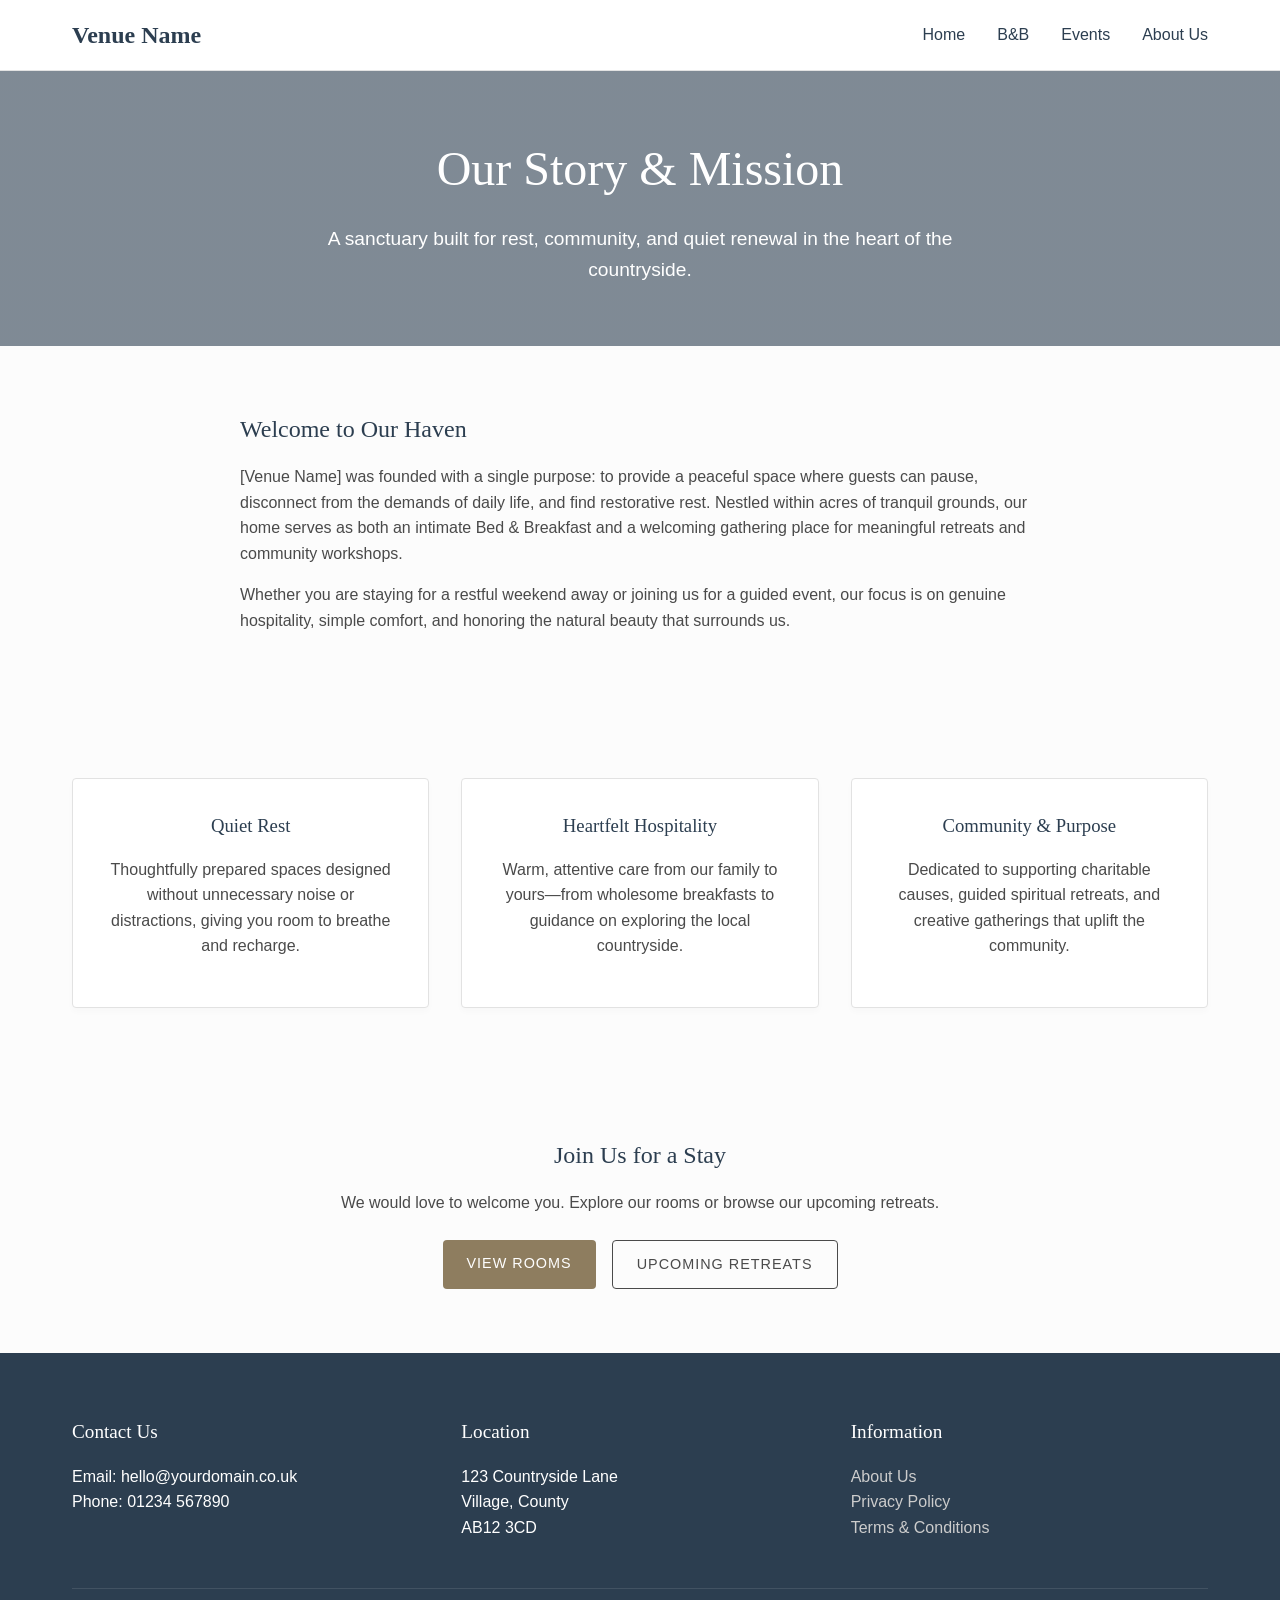
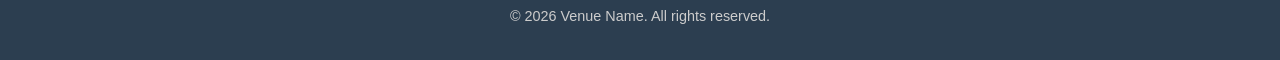
==== about-us/index.html @ 86810ec2 "Update index.html ." ====
<!DOCTYPE html>
<html lang="en">
<head>
    <meta charset="UTF-8">
    <meta name="viewport" content="width=device-width, initial-scale=1.0">
    <!-- REPLACE: Update meta description -->
    <meta name="description" content="Discover the story and mission behind our peaceful retreat and B&B.">
    <title>About Us | Venue Name</title>
    <!-- Use root-relative path for shared styles across folders -->
    <link rel="stylesheet" href="../css/style.css">
</head>
<body>

    <!-- Shared Header -->
    <header class="site-header">
        <div class="container nav-container">
            <!-- REPLACE: Add your actual business name or logo -->
            <a href="/" class="logo">Venue Name</a>
            <nav>
                <ul class="nav-links">
                    <li><a href="../">Home</a></li>
                    <li><a href="../bnb/">B&B</a></li>
                    <li><a href="../events/">Events</a></li>
                    <li><a href="../about/">About Us</a></li>
                </ul>
            </nav>
        </div>
    </header>

    <main>
        <!-- Page Banner / Header -->
        <section class="hero" style="padding: 60px 0;">
            <div class="container text-center">
                <!-- REPLACE: Update headline -->
                <h1>Our Story & Mission</h1>
                <p style="max-width: 650px; margin: 0 auto;">A sanctuary built for rest, community, and quiet renewal in the heart of the countryside.</p>
            </div>
        </section>

        <!-- Main Narrative Section -->
        <section class="section">
            <div class="container">
                <div style="max-width: 800px; margin: 0 auto;">
                    <h2>Welcome to Our Haven</h2>
                    <p>
                        <!-- REPLACE: Add your story/vision -->
                        [Venue Name] was founded with a single purpose: to provide a peaceful space where guests can pause, disconnect from the demands of daily life, and find restorative rest. Nestled within acres of tranquil grounds, our home serves as both an intimate Bed & Breakfast and a welcoming gathering place for meaningful retreats and community workshops.
                    </p>
                    <p>
                        Whether you are staying for a restful weekend away or joining us for a guided event, our focus is on genuine hospitality, simple comfort, and honoring the natural beauty that surrounds us.
                    </p>
                </div>
            </div>
        </section>

        <!-- Values / Features Grid -->
        <section class="section" style="background-color: var(--color-bg);">
            <div class="container">
                <div class="grid">
                    <!-- Value 1 -->
                    <div class="card">
                        <h3>Quiet Rest</h3>
                        <p>Thoughtfully prepared spaces designed without unnecessary noise or distractions, giving you room to breathe and recharge.</p>
                    </div>
                    <!-- Value 2 -->
                    <div class="card">
                        <h3>Heartfelt Hospitality</h3>
                        <p>Warm, attentive care from our family to yours—from wholesome breakfasts to guidance on exploring the local countryside.</p>
                    </div>
                    <!-- Value 3 -->
                    <div class="card">
                        <h3>Community & Purpose</h3>
                        <p>Dedicated to supporting charitable causes, guided spiritual retreats, and creative gatherings that uplift the community.</p>
                    </div>
                </div>
            </div>
        </section>

        <!-- Call to Action Banner -->
        <section class="section text-center">
            <div class="container">
                <h2>Join Us for a Stay</h2>
                <p style="max-width: 600px; margin: 0 auto 24px;">We would love to welcome you. Explore our rooms or browse our upcoming retreats.</p>
                <div style="display: flex; gap: 16px; justify-content: center; flex-wrap: wrap;">
                    <a href="/bnb/" class="btn">View Rooms</a>
                    <a href="/events/" class="btn" style="background-color: transparent; border: 1px solid currentColor; color: inherit;">Upcoming Retreats</a>
                </div>
            </div>
        </section>
    </main>

    <!-- Shared Footer -->
    <footer class="site-footer">
        <div class="container">
            <div class="footer-grid">
                <div>
                    <!-- REPLACE: Contact Info -->
                    <h3>Contact Us</h3>
                    <p>Email: hello@yourdomain.co.uk<br>
                    Phone: 01234 567890</p>
                </div>
                <div>
                    <!-- REPLACE: Address Info -->
                    <h3>Location</h3>
                    <p>123 Countryside Lane<br>
                    Village, County<br>
                    AB12 3CD</p>
                </div>
                <div>
                    <h3>Information</h3>
                    <p>
                        <a href="/about/">About Us</a><br>
                        <a href="/privacy/">Privacy Policy</a><br>
                        <a href="/terms/">Terms & Conditions</a>
                    </p>
                </div>
            </div>
            <div class="footer-bottom">
                <p>&copy; <span id="year"></span> Venue Name. All rights reserved.</p>
                <script>document.getElementById('year').textContent = new Date().getFullYear();</script>
            </div>
        </div>
    </footer>

</body>
</html>
---- css/style.css ----
/* ==========================================================================
   Base & Variables
   ========================================================================== */
:root {
  --color-primary: #2c3e50;    /* Dark slate - headings, footer */
  --color-accent: #8e7d5f;     /* Warm gold - buttons, highlights */
  --color-bg: #fcfcfc;         /* Off-white background */
  --color-text: #4a4a4a;       /* Soft black for body text */
  --color-light: #ffffff;
  --color-border: #e2e2e2;
  
  --font-heading: 'Georgia', 'Times New Roman', serif;
  --font-body: -apple-system, BlinkMacSystemFont, 'Segoe UI', Roboto, Helvetica, Arial, sans-serif;
  
  --spacing-sm: 0.5rem;
  --spacing-md: 1rem;
  --spacing-lg: 2rem;
  --spacing-xl: 4rem;
}

* {
  box-sizing: border-box;
  margin: 0;
  padding: 0;
}

body {
  font-family: var(--font-body);
  color: var(--color-text);
  background-color: var(--color-bg);
  line-height: 1.6;
  display: flex;
  flex-direction: column;
  min-height: 100vh;
}

h1, h2, h3, h4 {
  font-family: var(--font-heading);
  color: var(--color-primary);
  margin-bottom: var(--spacing-md);
  font-weight: normal;
}

p {
  margin-bottom: var(--spacing-md);
}

a {
  color: var(--color-primary);
  text-decoration: none;
  transition: color 0.3s ease;
}

a:hover {
  color: var(--color-accent);
}

img {
  max-width: 100%;
  height: auto;
  display: block;
}

/* ==========================================================================
   Layout & Utilities
   ========================================================================== */
.container {
  width: 100%;
  max-width: 1200px;
  margin: 0 auto;
  padding: 0 var(--spacing-lg);
}

.section {
  padding: var(--spacing-xl) 0;
}

.text-center {
  text-align: center;
}

.btn {
  display: inline-block;
  background-color: var(--color-accent);
  color: var(--color-light);
  padding: 0.75rem 1.5rem;
  border-radius: 4px;
  text-transform: uppercase;
  letter-spacing: 1px;
  font-size: 0.9rem;
  border: none;
  cursor: pointer;
  transition: background-color 0.3s ease;
}

.btn:hover {
  background-color: var(--color-primary);
  color: var(--color-light);
}

/* ==========================================================================
   Header & Navigation
   ========================================================================== */
.site-header {
  background-color: var(--color-light);
  border-bottom: 1px solid var(--color-border);
  padding: var(--spacing-md) 0;
  position: sticky;
  top: 0;
  z-index: 100;
}

.nav-container {
  display: flex;
  justify-content: space-between;
  align-items: center;
  flex-wrap: wrap;
}

.logo {
  font-family: var(--font-heading);
  font-size: 1.5rem;
  color: var(--color-primary);
  font-weight: bold;
}

.nav-links {
  display: flex;
  list-style: none;
  gap: var(--spacing-lg);
}

.nav-links a {
  font-size: 1rem;
  font-weight: 500;
}

/* ==========================================================================
   Hero Section
   ========================================================================== */
.hero {
  /* REPLACE: Update the background image URL to your actual hero image */
  background: linear-gradient(rgba(44, 62, 80, 0.6), rgba(44, 62, 80, 0.6)), url('https://images.unsplash.com/photo-1582719478250-c89cae4dc85b?auto=format&fit=crop&w=1600&q=80') center/cover no-repeat;
  color: var(--color-light);
  padding: 6rem 0;
  text-align: center;
}

.hero h1 {
  color: var(--color-light);
  font-size: 3rem;
  margin-bottom: var(--spacing-md);
}

.hero p {
  font-size: 1.2rem;
  max-width: 600px;
  margin: 0 auto var(--spacing-lg) auto;
}

/* ==========================================================================
   Cards (B&B and Events)
   ========================================================================== */
.grid {
  display: grid;
  grid-template-columns: repeat(auto-fit, minmax(300px, 1fr));
  gap: var(--spacing-lg);
}

.card {
  background: var(--color-light);
  border: 1px solid var(--color-border);
  border-radius: 4px;
  padding: var(--spacing-lg);
  box-shadow: 0 4px 6px rgba(0,0,0,0.02);
  text-align: center;
}

.event-card {
  text-align: left;
}

.event-date {
  color: var(--color-accent);
  font-weight: bold;
  font-size: 0.9rem;
  text-transform: uppercase;
  margin-bottom: var(--spacing-sm);
}

/* ==========================================================================
   Beds24 Widget Container
   ========================================================================== */
.booking-widget-container {
  background: var(--color-light);
  border: 1px solid var(--color-border);
  padding: var(--spacing-xl) var(--spacing-lg);
  border-radius: 4px;
  margin-top: var(--spacing-lg);
  text-align: center;
}

/* ==========================================================================
   Footer
   ========================================================================== */
.site-footer {
  background-color: var(--color-primary);
  color: var(--color-light);
  padding: var(--spacing-xl) 0 var(--spacing-md) 0;
  margin-top: auto;
}

.footer-grid {
  display: grid;
  grid-template-columns: repeat(auto-fit, minmax(250px, 1fr));
  gap: var(--spacing-lg);
  margin-bottom: var(--spacing-lg);
}

.site-footer h3 {
  color: var(--color-light);
  font-size: 1.2rem;
}

.site-footer a {
  color: #ccc;
}

.site-footer a:hover {
  color: var(--color-light);
}

.footer-bottom {
  text-align: center;
  border-top: 1px solid rgba(255,255,255,0.1);
  padding-top: var(--spacing-md);
  font-size: 0.9rem;
  color: #ccc;
}

/* ==========================================================================
   Responsive adjustments
   ========================================================================== */
@media (max-width: 768px) {
  .nav-container {
    flex-direction: column;
    gap: var(--spacing-md);
  }
  
  .nav-links {
    gap: var(--spacing-md);
  }
  
  .hero {
    padding: 4rem 0;
  }
  
  .hero h1 {
    font-size: 2rem;
  }
}
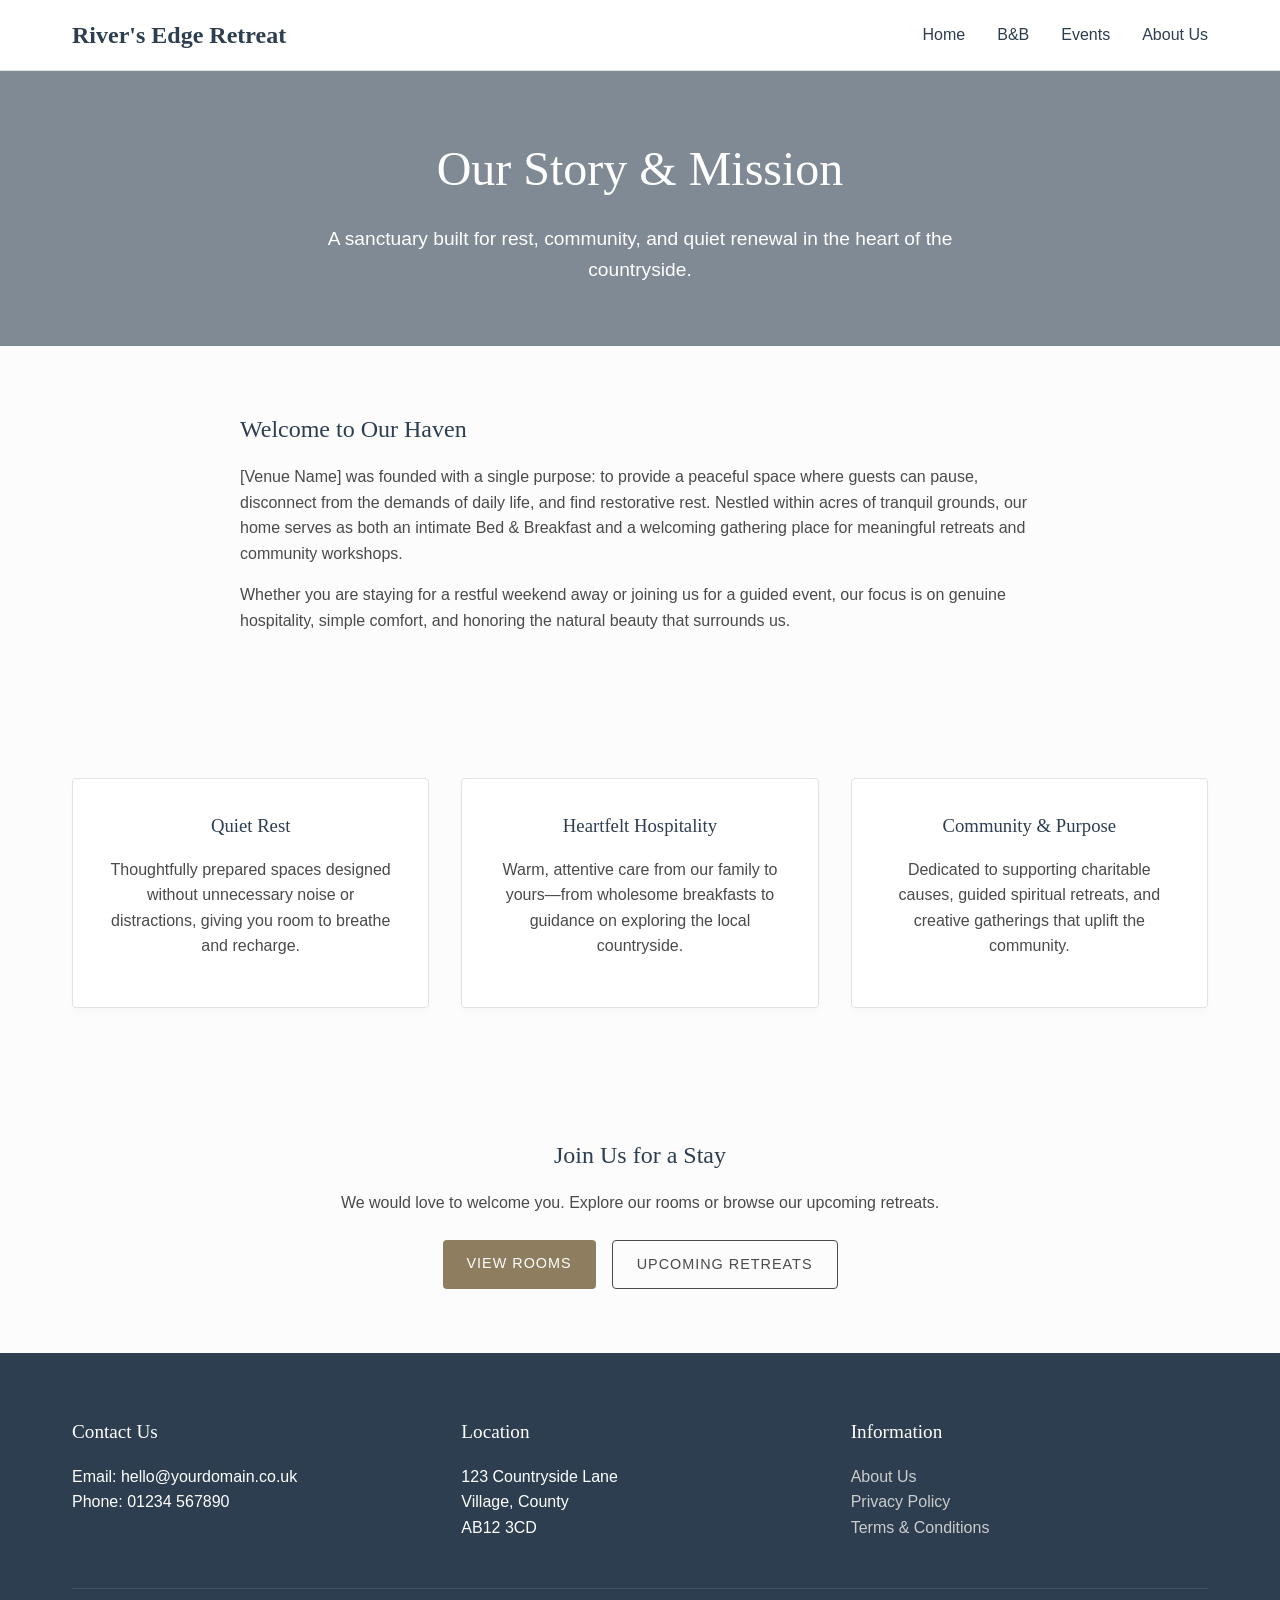
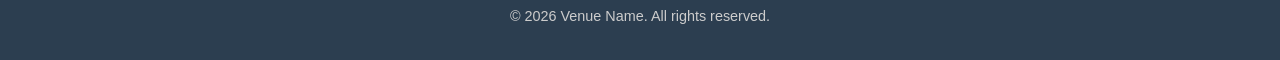
==== commit 084a9055: "Update index.html Title" ====
--- a/about-us/index.html
+++ b/about-us/index.html
@@ -5,7 +5,7 @@
     <meta name="viewport" content="width=device-width, initial-scale=1.0">
     <!-- REPLACE: Update meta description -->
     <meta name="description" content="Discover the story and mission behind our peaceful retreat and B&B.">
-    <title>About Us | Venue Name</title>
+    <title>About Us | River's Edge Retreat</title>
     <!-- Use root-relative path for shared styles across folders -->
     <link rel="stylesheet" href="../css/style.css">
 </head>
@@ -15,7 +15,7 @@
     <header class="site-header">
         <div class="container nav-container">
             <!-- REPLACE: Add your actual business name or logo -->
-            <a href="/" class="logo">Venue Name</a>
+            <a href="/" class="logo">River's Edge Retreat</a>
             <nav>
                 <ul class="nav-links">
                     <li><a href="../">Home</a></li>
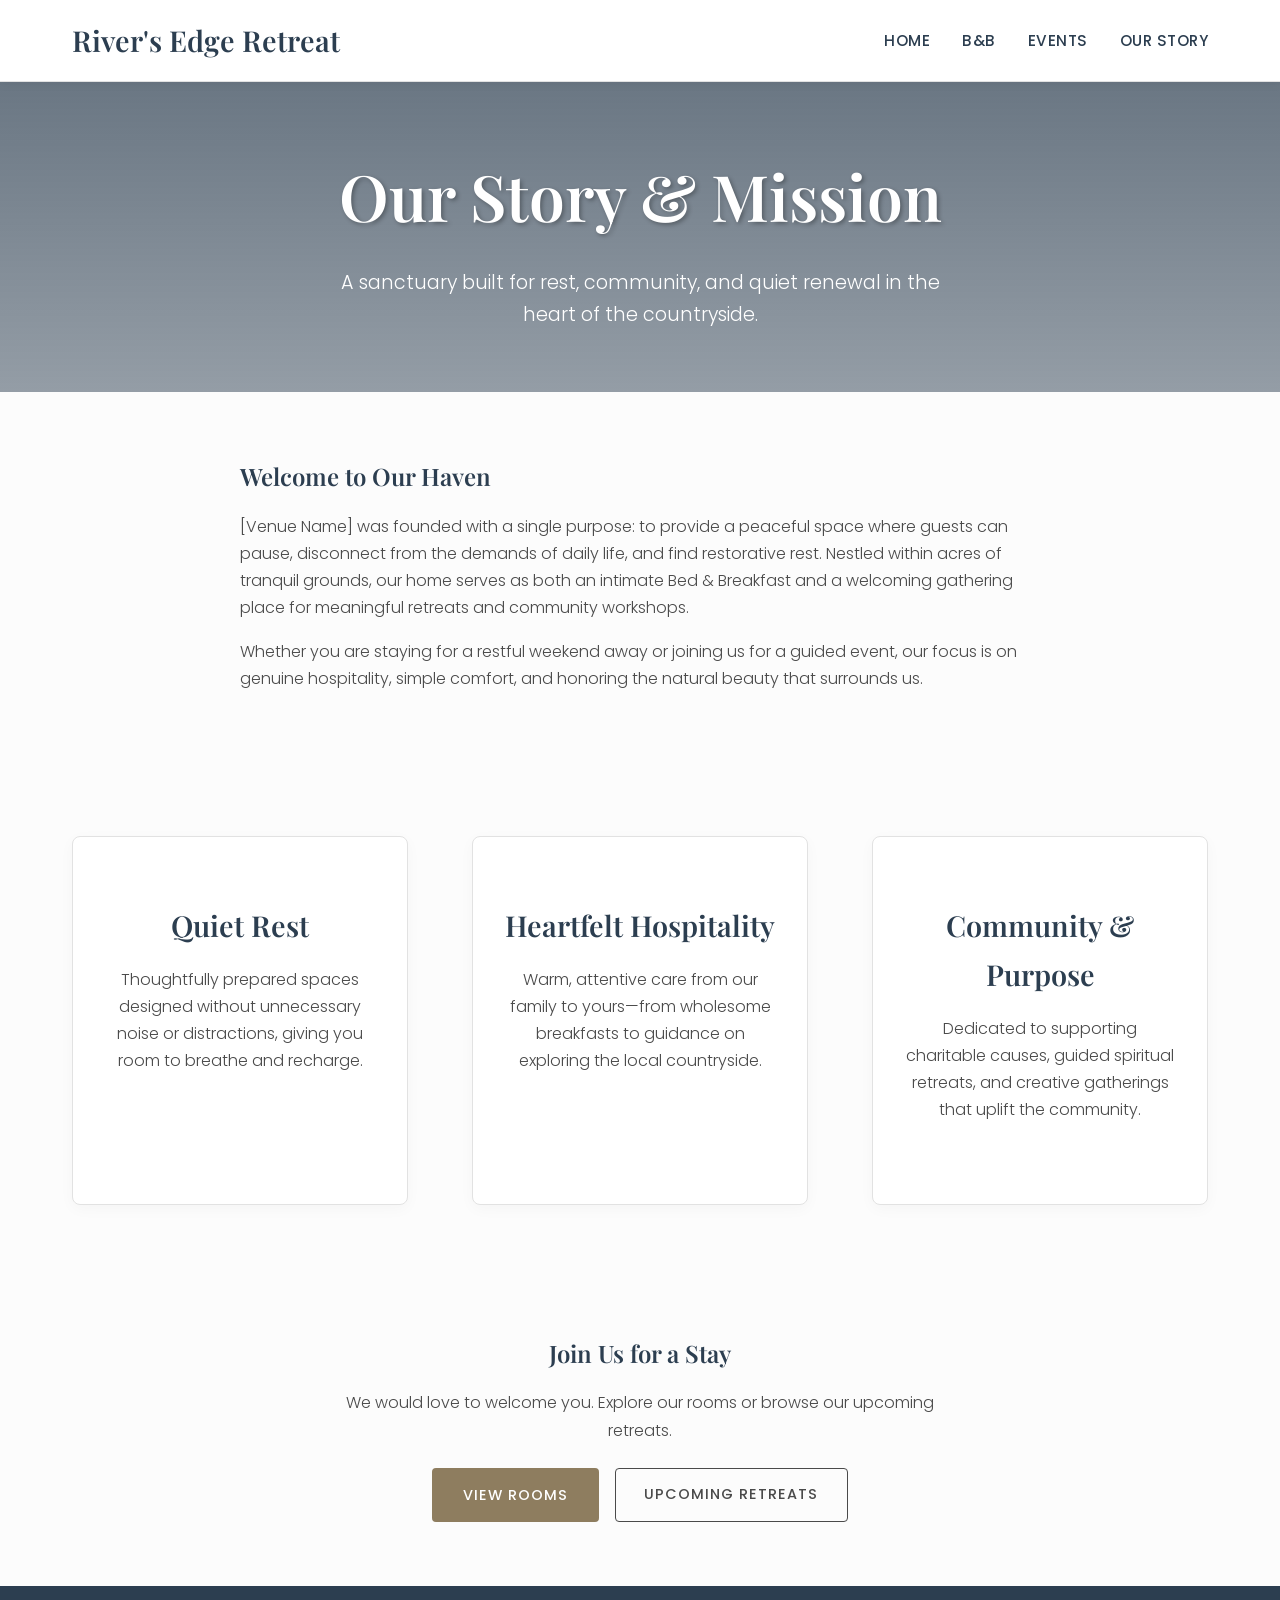
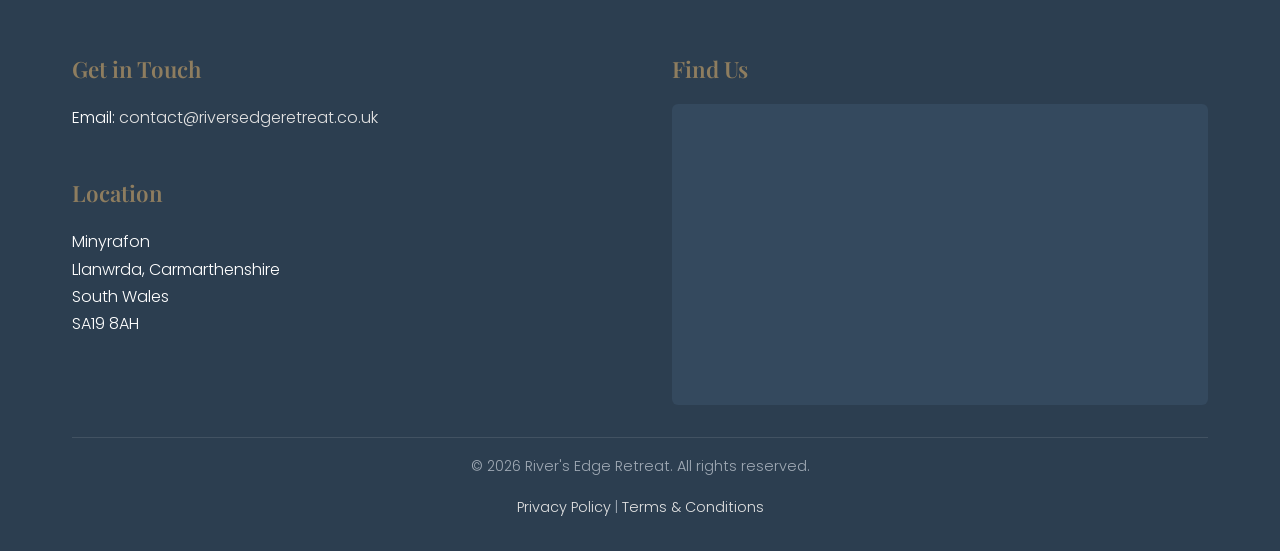
==== commit 05f2bfbc: "Header / Footer" ====
--- a/about-us/index.html
+++ b/about-us/index.html
@@ -3,25 +3,38 @@
 <head>
     <meta charset="UTF-8">
     <meta name="viewport" content="width=device-width, initial-scale=1.0">
-    <!-- REPLACE: Update meta description -->
-    <meta name="description" content="Discover the story and mission behind our peaceful retreat and B&B.">
-    <title>About Us | River's Edge Retreat</title>
-    <!-- Use root-relative path for shared styles across folders -->
-    <link rel="stylesheet" href="../css/style.css">
+    <meta name="description" content="River's Edge Retreat in Minyrafon, Llanwrda. A beautifully restored rustic B&B and bespoke event venue nestled in the Welsh countryside.">
+    <title>River's Edge Retreat | About Us</title>
+    
+    <!-- Google Fonts: Playfair Display for headings, Poppins for body text -->
+    <link rel="preconnect" href="https://fonts.googleapis.com">
+    <link rel="preconnect" href="https://fonts.gstatic.com" crossorigin>
+    <link href="https://fonts.googleapis.com/css2?family=Playfair+Display:ital,wght@0,400;0,600;1,400&family=Poppins:wght@300;400;500;600&display=swap" rel="stylesheet">
+    
+    <!-- Google Analytics Placeholder -->
+    <script async src="https://www.googletagmanager.com/gtag/js?id=G-XXXXXXXXXX"></script>
+    <script>
+      window.dataLayer = window.dataLayer || [];
+      function gtag(){dataLayer.push(arguments);}
+      gtag('js', new Date());
+      gtag('config', 'G-XXXXXXXXXX'); // REPLACE with your actual Property ID
+    </script>
+
+    <!-- Links to shared CSS -->
+    <link rel="stylesheet" href="/css/style.css">
 </head>
 <body>
 
     <!-- Shared Header -->
     <header class="site-header">
         <div class="container nav-container">
-            <!-- REPLACE: Add your actual business name or logo -->
             <a href="/" class="logo">River's Edge Retreat</a>
             <nav>
                 <ul class="nav-links">
-                    <li><a href="../">Home</a></li>
-                    <li><a href="../bnb/">B&B</a></li>
-                    <li><a href="../events/">Events</a></li>
-                    <li><a href="../about/">About Us</a></li>
+                    <li><a href="/">Home</a></li>
+                    <li><a href="/bnb/">B&B</a></li>
+                    <li><a href="/events/">Events</a></li>
+                    <li><a href="/about-us/">Our Story</a></li>
                 </ul>
             </nav>
         </div>
@@ -93,31 +106,43 @@
     <footer class="site-footer">
         <div class="container">
             <div class="footer-grid">
+                <!-- Contact & Links -->
                 <div>
-                    <!-- REPLACE: Contact Info -->
-                    <h3>Contact Us</h3>
-                    <p>Email: hello@yourdomain.co.uk<br>
-                    Phone: 01234 567890</p>
+                    <h3 class="footer-title">Get in Touch</h3>
+                    <p>Email: <a href="mailto:contact@riversedgeretreat.co.uk">contact@riversedgeretreat.co.uk</a></p>
+                    
+                    <br>
+                    <h3 class="footer-title">Location</h3>
+                    <p>Minyrafon<br>
+                    Llanwrda, Carmarthenshire<br>
+                    South Wales<br>
+                    SA19 8AH</p>
                 </div>
-                <div>
-                    <!-- REPLACE: Address Info -->
-                    <h3>Location</h3>
-                    <p>123 Countryside Lane<br>
-                    Village, County<br>
-                    AB12 3CD</p>
-                </div>
-                <div>
-                    <h3>Information</h3>
-                    <p>
-                        <a href="/about/">About Us</a><br>
-                        <a href="/privacy/">Privacy Policy</a><br>
-                        <a href="/terms/">Terms & Conditions</a>
-                    </p>
+                
+                <!-- Google Maps Embed -->
+                <div class="footer-map">
+                    <h3 class="footer-title">Find Us</h3>
+                    <!-- REPLACE the src link with your actual Google My Business Map Embed link once you have it -->
+                    <div class="map-container">
+                        <iframe 
+                            src="https://www.google.com/maps/embed?pb=!1m18!1m12!1m3!1d19830.435773199854!2d-3.8798935!3d51.9613145!2m3!1f0!2f0!3f0!3m2!1i1024!2i768!4f13.1!3m3!1m2!1s0x486f0a6d0eb0b365%3A0xc3f58e450b73c224!2sLlanwrda!5e0!3m2!1sen!2suk!4v1694180000000!5m2!1sen!2suk" 
+                            width="100%" 
+                            height="100%" 
+                            style="border:0;" 
+                            allowfullscreen="" 
+                            loading="lazy" 
+                            referrerpolicy="no-referrer-when-downgrade">
+                        </iframe>
+                    </div>
                 </div>
             </div>
+            
             <div class="footer-bottom">
-                <p>&copy; <span id="year"></span> Venue Name. All rights reserved.</p>
+                <p>&copy; <span id="year"></span> River's Edge Retreat. All rights reserved.</p>
                 <script>document.getElementById('year').textContent = new Date().getFullYear();</script>
+                <p class="footer-legal">
+                    <a href="/privacy/">Privacy Policy</a> | <a href="/terms/">Terms & Conditions</a>
+                </p>
             </div>
         </div>
     </footer>
--- a/css/style.css
+++ b/css/style.css
@@ -1,261 +1,320 @@
 /* ==========================================================================
    Base & Variables
    ========================================================================== */
-:root {
-  --color-primary: #2c3e50;    /* Dark slate - headings, footer */
-  --color-accent: #8e7d5f;     /* Warm gold - buttons, highlights */
-  --color-bg: #fcfcfc;         /* Off-white background */
-  --color-text: #4a4a4a;       /* Soft black for body text */
-  --color-light: #ffffff;
-  --color-border: #e2e2e2;
-  
-  --font-heading: 'Georgia', 'Times New Roman', serif;
-  --font-body: -apple-system, BlinkMacSystemFont, 'Segoe UI', Roboto, Helvetica, Arial, sans-serif;
-  
-  --spacing-sm: 0.5rem;
-  --spacing-md: 1rem;
-  --spacing-lg: 2rem;
-  --spacing-xl: 4rem;
-}
-
-* {
-  box-sizing: border-box;
-  margin: 0;
-  padding: 0;
-}
-
-body {
-  font-family: var(--font-body);
-  color: var(--color-text);
-  background-color: var(--color-bg);
-  line-height: 1.6;
-  display: flex;
-  flex-direction: column;
-  min-height: 100vh;
-}
-
-h1, h2, h3, h4 {
-  font-family: var(--font-heading);
-  color: var(--color-primary);
-  margin-bottom: var(--spacing-md);
-  font-weight: normal;
-}
-
-p {
-  margin-bottom: var(--spacing-md);
-}
-
-a {
-  color: var(--color-primary);
-  text-decoration: none;
-  transition: color 0.3s ease;
-}
-
-a:hover {
-  color: var(--color-accent);
-}
-
-img {
-  max-width: 100%;
-  height: auto;
-  display: block;
-}
-
-/* ==========================================================================
-   Layout & Utilities
-   ========================================================================== */
-.container {
-  width: 100%;
-  max-width: 1200px;
-  margin: 0 auto;
-  padding: 0 var(--spacing-lg);
-}
-
-.section {
-  padding: var(--spacing-xl) 0;
-}
-
-.text-center {
-  text-align: center;
-}
-
-.btn {
-  display: inline-block;
-  background-color: var(--color-accent);
-  color: var(--color-light);
-  padding: 0.75rem 1.5rem;
-  border-radius: 4px;
-  text-transform: uppercase;
-  letter-spacing: 1px;
-  font-size: 0.9rem;
-  border: none;
-  cursor: pointer;
-  transition: background-color 0.3s ease;
-}
-
-.btn:hover {
-  background-color: var(--color-primary);
-  color: var(--color-light);
-}
-
-/* ==========================================================================
-   Header & Navigation
-   ========================================================================== */
-.site-header {
-  background-color: var(--color-light);
-  border-bottom: 1px solid var(--color-border);
-  padding: var(--spacing-md) 0;
-  position: sticky;
-  top: 0;
-  z-index: 100;
-}
-
-.nav-container {
-  display: flex;
-  justify-content: space-between;
-  align-items: center;
-  flex-wrap: wrap;
-}
-
-.logo {
-  font-family: var(--font-heading);
-  font-size: 1.5rem;
-  color: var(--color-primary);
-  font-weight: bold;
-}
-
-.nav-links {
-  display: flex;
-  list-style: none;
-  gap: var(--spacing-lg);
-}
-
-.nav-links a {
-  font-size: 1rem;
-  font-weight: 500;
-}
-
-/* ==========================================================================
-   Hero Section
-   ========================================================================== */
-.hero {
-  /* REPLACE: Update the background image URL to your actual hero image */
-  background: linear-gradient(rgba(44, 62, 80, 0.6), rgba(44, 62, 80, 0.6)), url('https://images.unsplash.com/photo-1582719478250-c89cae4dc85b?auto=format&fit=crop&w=1600&q=80') center/cover no-repeat;
-  color: var(--color-light);
-  padding: 6rem 0;
-  text-align: center;
-}
-
-.hero h1 {
-  color: var(--color-light);
-  font-size: 3rem;
-  margin-bottom: var(--spacing-md);
-}
-
-.hero p {
-  font-size: 1.2rem;
-  max-width: 600px;
-  margin: 0 auto var(--spacing-lg) auto;
-}
-
-/* ==========================================================================
-   Cards (B&B and Events)
-   ========================================================================== */
-.grid {
-  display: grid;
-  grid-template-columns: repeat(auto-fit, minmax(300px, 1fr));
-  gap: var(--spacing-lg);
-}
-
-.card {
-  background: var(--color-light);
-  border: 1px solid var(--color-border);
-  border-radius: 4px;
-  padding: var(--spacing-lg);
-  box-shadow: 0 4px 6px rgba(0,0,0,0.02);
-  text-align: center;
-}
-
-.event-card {
-  text-align: left;
-}
-
-.event-date {
-  color: var(--color-accent);
-  font-weight: bold;
-  font-size: 0.9rem;
-  text-transform: uppercase;
-  margin-bottom: var(--spacing-sm);
-}
-
-/* ==========================================================================
-   Beds24 Widget Container
-   ========================================================================== */
-.booking-widget-container {
-  background: var(--color-light);
-  border: 1px solid var(--color-border);
-  padding: var(--spacing-xl) var(--spacing-lg);
-  border-radius: 4px;
-  margin-top: var(--spacing-lg);
-  text-align: center;
-}
-
-/* ==========================================================================
-   Footer
-   ========================================================================== */
-.site-footer {
-  background-color: var(--color-primary);
-  color: var(--color-light);
-  padding: var(--spacing-xl) 0 var(--spacing-md) 0;
-  margin-top: auto;
-}
-
-.footer-grid {
-  display: grid;
-  grid-template-columns: repeat(auto-fit, minmax(250px, 1fr));
-  gap: var(--spacing-lg);
-  margin-bottom: var(--spacing-lg);
-}
-
-.site-footer h3 {
-  color: var(--color-light);
-  font-size: 1.2rem;
-}
-
-.site-footer a {
-  color: #ccc;
-}
-
-.site-footer a:hover {
-  color: var(--color-light);
-}
-
-.footer-bottom {
-  text-align: center;
-  border-top: 1px solid rgba(255,255,255,0.1);
-  padding-top: var(--spacing-md);
-  font-size: 0.9rem;
-  color: #ccc;
-}
-
-/* ==========================================================================
-   Responsive adjustments
-   ========================================================================== */
-@media (max-width: 768px) {
+   :root {
+    --color-primary: #2c3e50;    /* Dark slate - text, footer */
+    --color-accent: #8e7d5f;     /* Warm gold - buttons, highlights */
+    --color-accent-hover: #73644a;
+    --color-bg: #fcfcfc;         /* Off-white background */
+    --color-bg-alt: #f4f1eb;     /* Warm rustic off-white for sections */
+    --color-text: #4a4a4a;       /* Soft black for body text */
+    --color-light: #ffffff;
+    --color-border: #e2e2e2;
+    
+    /* Updated Fonts */
+    --font-heading: 'Playfair Display', serif;
+    --font-body: 'Poppins', sans-serif;
+    
+    --spacing-sm: 0.5rem;
+    --spacing-md: 1rem;
+    --spacing-lg: 2rem;
+    --spacing-xl: 4rem;
+  }
+  
+  * {
+    box-sizing: border-box;
+    margin: 0;
+    padding: 0;
+  }
+  
+  body {
+    font-family: var(--font-body);
+    font-weight: 300;
+    color: var(--color-text);
+    background-color: var(--color-bg);
+    line-height: 1.7;
+    display: flex;
+    flex-direction: column;
+    min-height: 100vh;
+  }
+  
+  h1, h2, h3, h4 {
+    font-family: var(--font-heading);
+    color: var(--color-primary);
+    margin-bottom: var(--spacing-md);
+    font-weight: 600;
+  }
+  
+  p {
+    margin-bottom: var(--spacing-md);
+  }
+  
+  a {
+    color: var(--color-primary);
+    text-decoration: none;
+    transition: color 0.3s ease;
+  }
+  
+  a:hover {
+    color: var(--color-accent);
+  }
+  
+  img {
+    max-width: 100%;
+    height: auto;
+    display: block;
+  }
+  
+  /* ==========================================================================
+     Layout & Utilities
+     ========================================================================== */
+  .container {
+    width: 100%;
+    max-width: 1200px;
+    margin: 0 auto;
+    padding: 0 var(--spacing-lg);
+  }
+  
+  .section {
+    padding: var(--spacing-xl) 0;
+  }
+  
+  .text-center {
+    text-align: center;
+  }
+  
+  .btn {
+    display: inline-block;
+    background-color: var(--color-accent);
+    color: var(--color-light);
+    padding: 0.8rem 1.8rem;
+    border-radius: 4px;
+    text-transform: uppercase;
+    letter-spacing: 1px;
+    font-size: 0.9rem;
+    font-weight: 500;
+    border: 2px solid var(--color-accent);
+    cursor: pointer;
+    transition: all 0.3s ease;
+  }
+  
+  .btn:hover {
+    background-color: var(--color-accent-hover);
+    border-color: var(--color-accent-hover);
+    color: var(--color-light);
+  }
+  
+  .btn-outline {
+    background-color: transparent;
+    color: var(--color-light);
+    border: 2px solid var(--color-light);
+    margin-left: 10px;
+  }
+  
+  .btn-outline:hover {
+    background-color: var(--color-light);
+    color: var(--color-primary);
+  }
+  
+  /* ==========================================================================
+     Header & Navigation
+     ========================================================================== */
+  .site-header {
+    background-color: var(--color-light);
+    border-bottom: 1px solid var(--color-border);
+    padding: var(--spacing-md) 0;
+    position: sticky;
+    top: 0;
+    z-index: 100;
+    box-shadow: 0 2px 10px rgba(0,0,0,0.05);
+  }
+  
   .nav-container {
-    flex-direction: column;
-    gap: var(--spacing-md);
+    display: flex;
+    justify-content: space-between;
+    align-items: center;
+    flex-wrap: wrap;
+  }
+  
+  .logo {
+    font-family: var(--font-heading);
+    font-size: 1.8rem;
+    color: var(--color-primary);
+    font-weight: 600;
+  }
+  
+  .logo:hover {
+    color: var(--color-accent);
   }
   
   .nav-links {
-    gap: var(--spacing-md);
-  }
-  
+    display: flex;
+    list-style: none;
+    gap: var(--spacing-lg);
+  }
+  
+  .nav-links a {
+    font-size: 0.95rem;
+    font-weight: 500;
+    text-transform: uppercase;
+    letter-spacing: 0.5px;
+  }
+  
+  /* ==========================================================================
+     Hero Section
+     ========================================================================== */
   .hero {
-    padding: 4rem 0;
+    /* Set an atmospheric, rustic background image */
+    background: linear-gradient(rgba(44, 62, 80, 0.7), rgba(44, 62, 80, 0.5)), url('https://images.unsplash.com/photo-1549488344-c603507cf272?auto=format&fit=crop&w=1600&q=80') center/cover no-repeat;
+    color: var(--color-light);
+    padding: 8rem 0;
+    text-align: center;
   }
   
   .hero h1 {
-    font-size: 2rem;
-  }
-}
+    color: var(--color-light);
+    font-size: 4rem;
+    margin-bottom: var(--spacing-md);
+    text-shadow: 2px 2px 4px rgba(0,0,0,0.3);
+  }
+  
+  .hero p {
+    font-size: 1.2rem;
+    font-weight: 300;
+    max-width: 700px;
+    margin: 0 auto var(--spacing-lg) auto;
+  }
+  
+  .hero-buttons {
+    display: flex;
+    justify-content: center;
+    gap: 1rem;
+    flex-wrap: wrap;
+  }
+  
+  /* ==========================================================================
+     Cards (B&B and Events)
+     ========================================================================== */
+  .grid {
+    display: grid;
+    grid-template-columns: repeat(auto-fit, minmax(320px, 1fr));
+    gap: var(--spacing-xl);
+  }
+  
+  .card {
+    background: var(--color-light);
+    border: 1px solid var(--color-border);
+    border-radius: 8px;
+    padding: var(--spacing-xl) var(--spacing-lg);
+    box-shadow: 0 4px 15px rgba(0,0,0,0.03);
+    text-align: center;
+    transition: transform 0.3s ease;
+  }
+  
+  .card:hover {
+    transform: translateY(-5px);
+  }
+  
+  .card h3 {
+    font-size: 1.8rem;
+  }
+  
+  /* ==========================================================================
+     Footer & Maps
+     ========================================================================== */
+  .site-footer {
+    background-color: var(--color-primary);
+    color: var(--color-light);
+    padding: var(--spacing-xl) 0 var(--spacing-md) 0;
+    margin-top: auto;
+  }
+  
+  .footer-grid {
+    display: grid;
+    grid-template-columns: 1fr 1fr;
+    gap: var(--spacing-xl);
+    margin-bottom: var(--spacing-lg);
+  }
+  
+  .footer-title {
+    color: var(--color-accent);
+    font-size: 1.4rem;
+    margin-bottom: var(--spacing-md);
+  }
+  
+  .site-footer a {
+    color: #e2e2e2;
+  }
+  
+  .site-footer a:hover {
+    color: var(--color-accent);
+  }
+  
+  /* Map Container */
+  .map-container {
+    position: relative;
+    padding-bottom: 56.25%; /* 16:9 Aspect Ratio */
+    height: 0;
+    overflow: hidden;
+    border-radius: 6px;
+    background: #34495e; /* Placeholder color before map loads */
+  }
+  
+  .map-container iframe {
+    position: absolute;
+    top: 0;
+    left: 0;
+    width: 100%;
+    height: 100%;
+    border: 0;
+  }
+  
+  .footer-bottom {
+    text-align: center;
+    border-top: 1px solid rgba(255,255,255,0.1);
+    padding-top: var(--spacing-md);
+    font-size: 0.9rem;
+    color: #a0aab5;
+  }
+  
+  .footer-legal {
+    margin-top: 5px;
+  }
+  
+  /* ==========================================================================
+     Responsive adjustments
+     ========================================================================== */
+  @media (max-width: 768px) {
+    .nav-container {
+      flex-direction: column;
+      gap: var(--spacing-md);
+      text-align: center;
+    }
+    
+    .nav-links {
+      flex-direction: column;
+      gap: var(--spacing-sm);
+    }
+    
+    .hero {
+      padding: 5rem 0;
+    }
+    
+    .hero h1 {
+      font-size: 2.5rem;
+    }
+    
+    .footer-grid {
+      grid-template-columns: 1fr;
+      text-align: center;
+    }
+    
+    .hero-buttons {
+      flex-direction: column;
+      align-items: center;
+    }
+    
+    .btn-outline {
+      margin-left: 0;
+    }
+  }
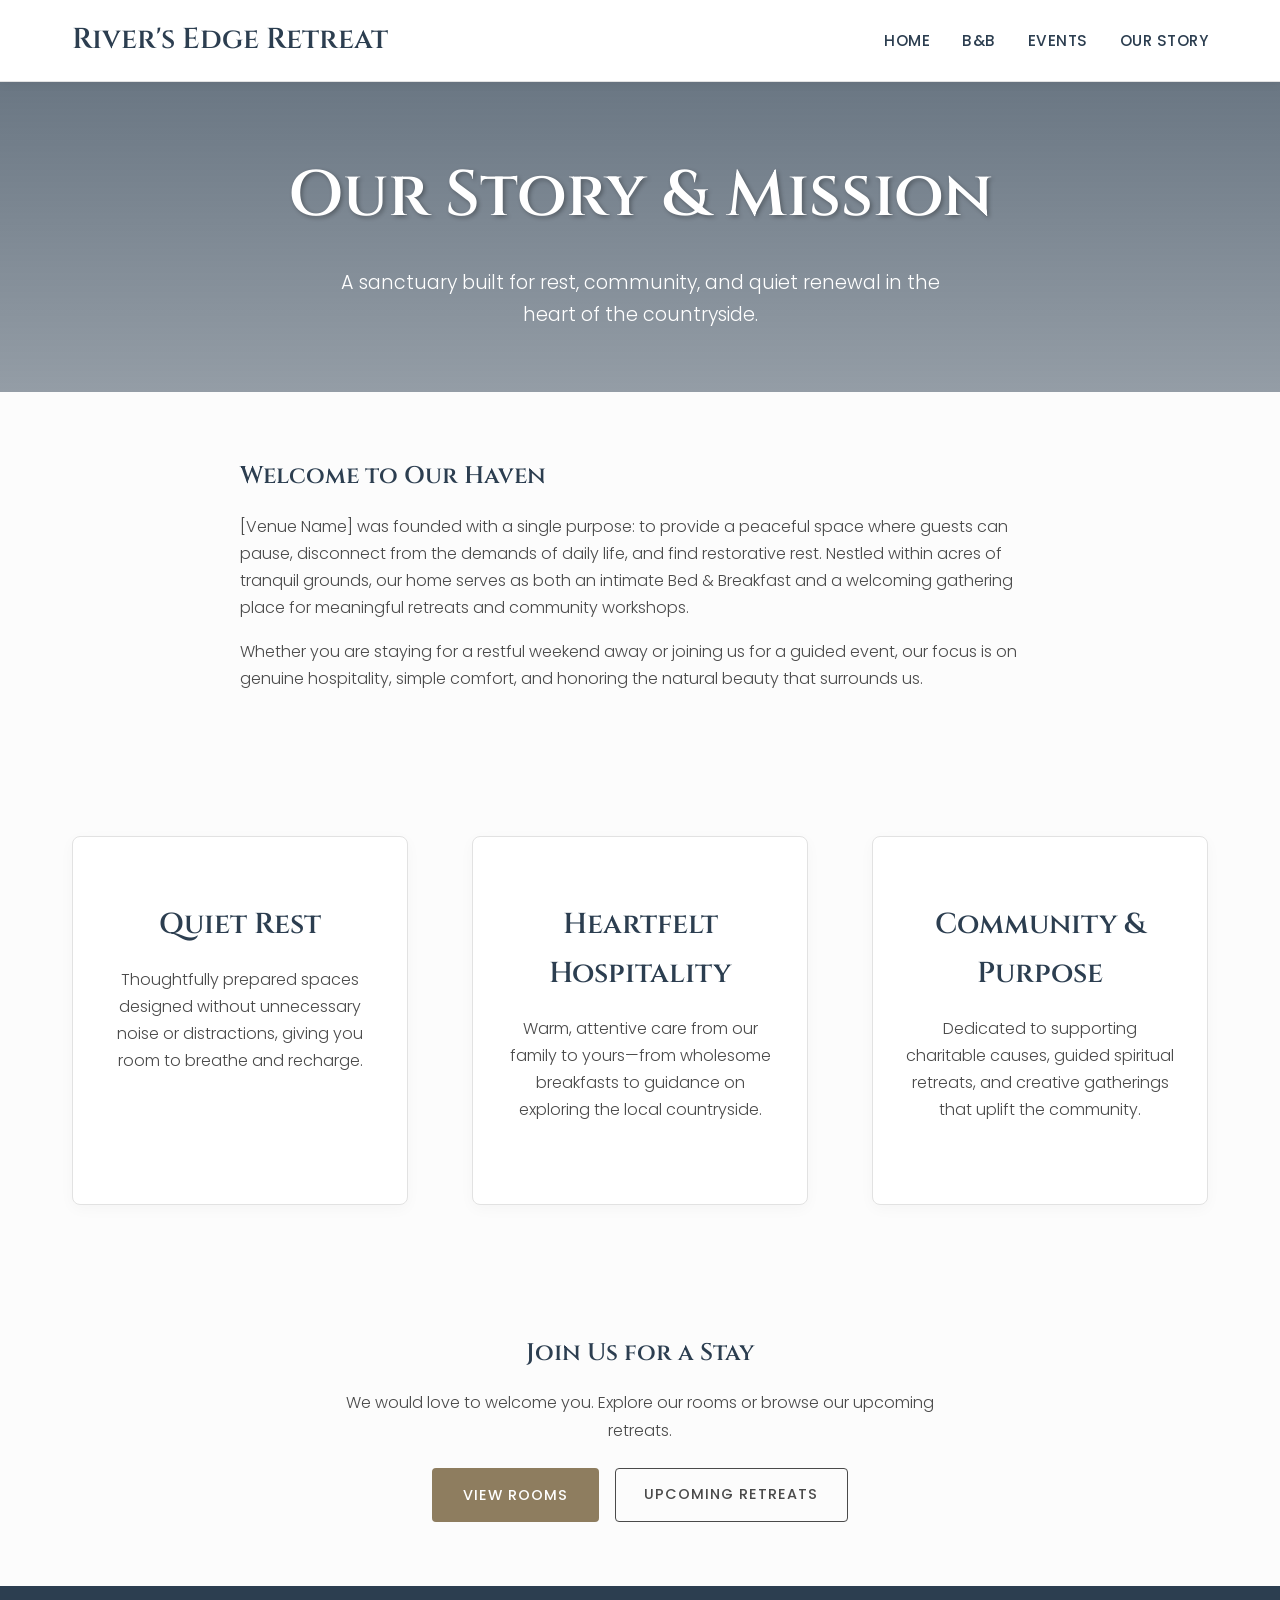
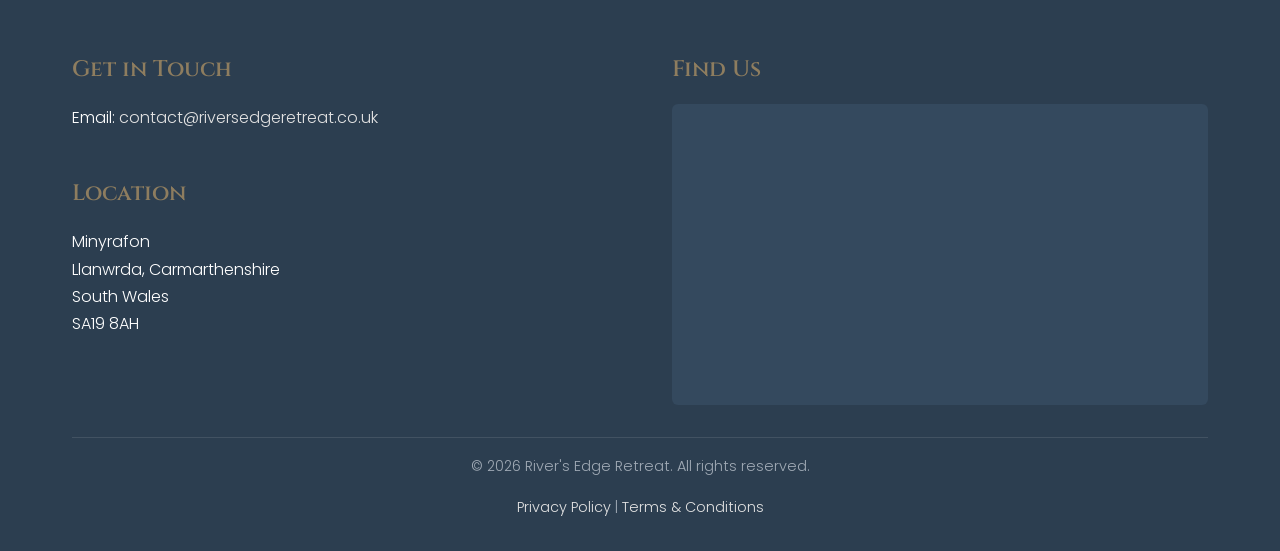
==== commit 31a47c23: "font change" ====
--- a/about-us/index.html
+++ b/about-us/index.html
@@ -9,7 +9,7 @@
     <!-- Google Fonts: Playfair Display for headings, Poppins for body text -->
     <link rel="preconnect" href="https://fonts.googleapis.com">
     <link rel="preconnect" href="https://fonts.gstatic.com" crossorigin>
-    <link href="https://fonts.googleapis.com/css2?family=Playfair+Display:ital,wght@0,400;0,600;1,400&family=Poppins:wght@300;400;500;600&display=swap" rel="stylesheet">
+    <link href="https://fonts.googleapis.com/css2?family=Cinzel:wght@500;600;700&family=Poppins:wght@300;400;500;600&display=swap" rel="stylesheet">
     
     <!-- Google Analytics Placeholder -->
     <script async src="https://www.googletagmanager.com/gtag/js?id=G-XXXXXXXXXX"></script>
--- a/css/style.css
+++ b/css/style.css
@@ -12,7 +12,7 @@
     --color-border: #e2e2e2;
     
     /* Updated Fonts */
-    --font-heading: 'Playfair Display', serif;
+    --font-heading: 'Cinzel', serif; /* Or 'Montserrat', 'Cormorant Garamond' */
     --font-body: 'Poppins', sans-serif;
     
     --spacing-sm: 0.5rem;
@@ -281,40 +281,52 @@
     margin-top: 5px;
   }
   
-  /* ==========================================================================
-     Responsive adjustments
-     ========================================================================== */
-  @media (max-width: 768px) {
-    .nav-container {
-      flex-direction: column;
-      gap: var(--spacing-md);
-      text-align: center;
-    }
-    
-    .nav-links {
-      flex-direction: column;
-      gap: var(--spacing-sm);
-    }
-    
-    .hero {
-      padding: 5rem 0;
-    }
-    
-    .hero h1 {
-      font-size: 2.5rem;
-    }
-    
-    .footer-grid {
-      grid-template-columns: 1fr;
-      text-align: center;
-    }
-    
-    .hero-buttons {
-      flex-direction: column;
-      align-items: center;
-    }
-    
-    .btn-outline {
-      margin-left: 0;
-    }
-  }+ /* ==========================================================================
+   Responsive adjustments
+   ========================================================================== */
+@media (max-width: 768px) {
+  .nav-container {
+    flex-direction: column;
+    align-items: center;
+    text-align: center;
+    gap: var(--spacing-sm);
+  }
+  
+  .nav-links {
+    display: flex;
+    flex-direction: row;
+    flex-wrap: wrap;
+    justify-content: center;
+    align-items: center;
+    gap: var(--spacing-sm) var(--spacing-md); /* Reduced spacing to fit tightly on narrow screens */
+    padding: 0;
+    width: 100%;
+  }
+
+  .nav-links a {
+    font-size: 0.85rem; /* Slightly smaller text size to guarantee single-row placement on small devices */
+    white-space: nowrap;
+  }
+  
+  .hero {
+    padding: 4rem 0;
+  }
+  
+  .hero h1 {
+    font-size: 2.2rem;
+  }
+  
+  .footer-grid {
+    grid-template-columns: 1fr;
+    text-align: center;
+  }
+  
+  .hero-buttons {
+    flex-direction: column;
+    align-items: center;
+  }
+  
+  .btn-outline {
+    margin-left: 0;
+  }
+}
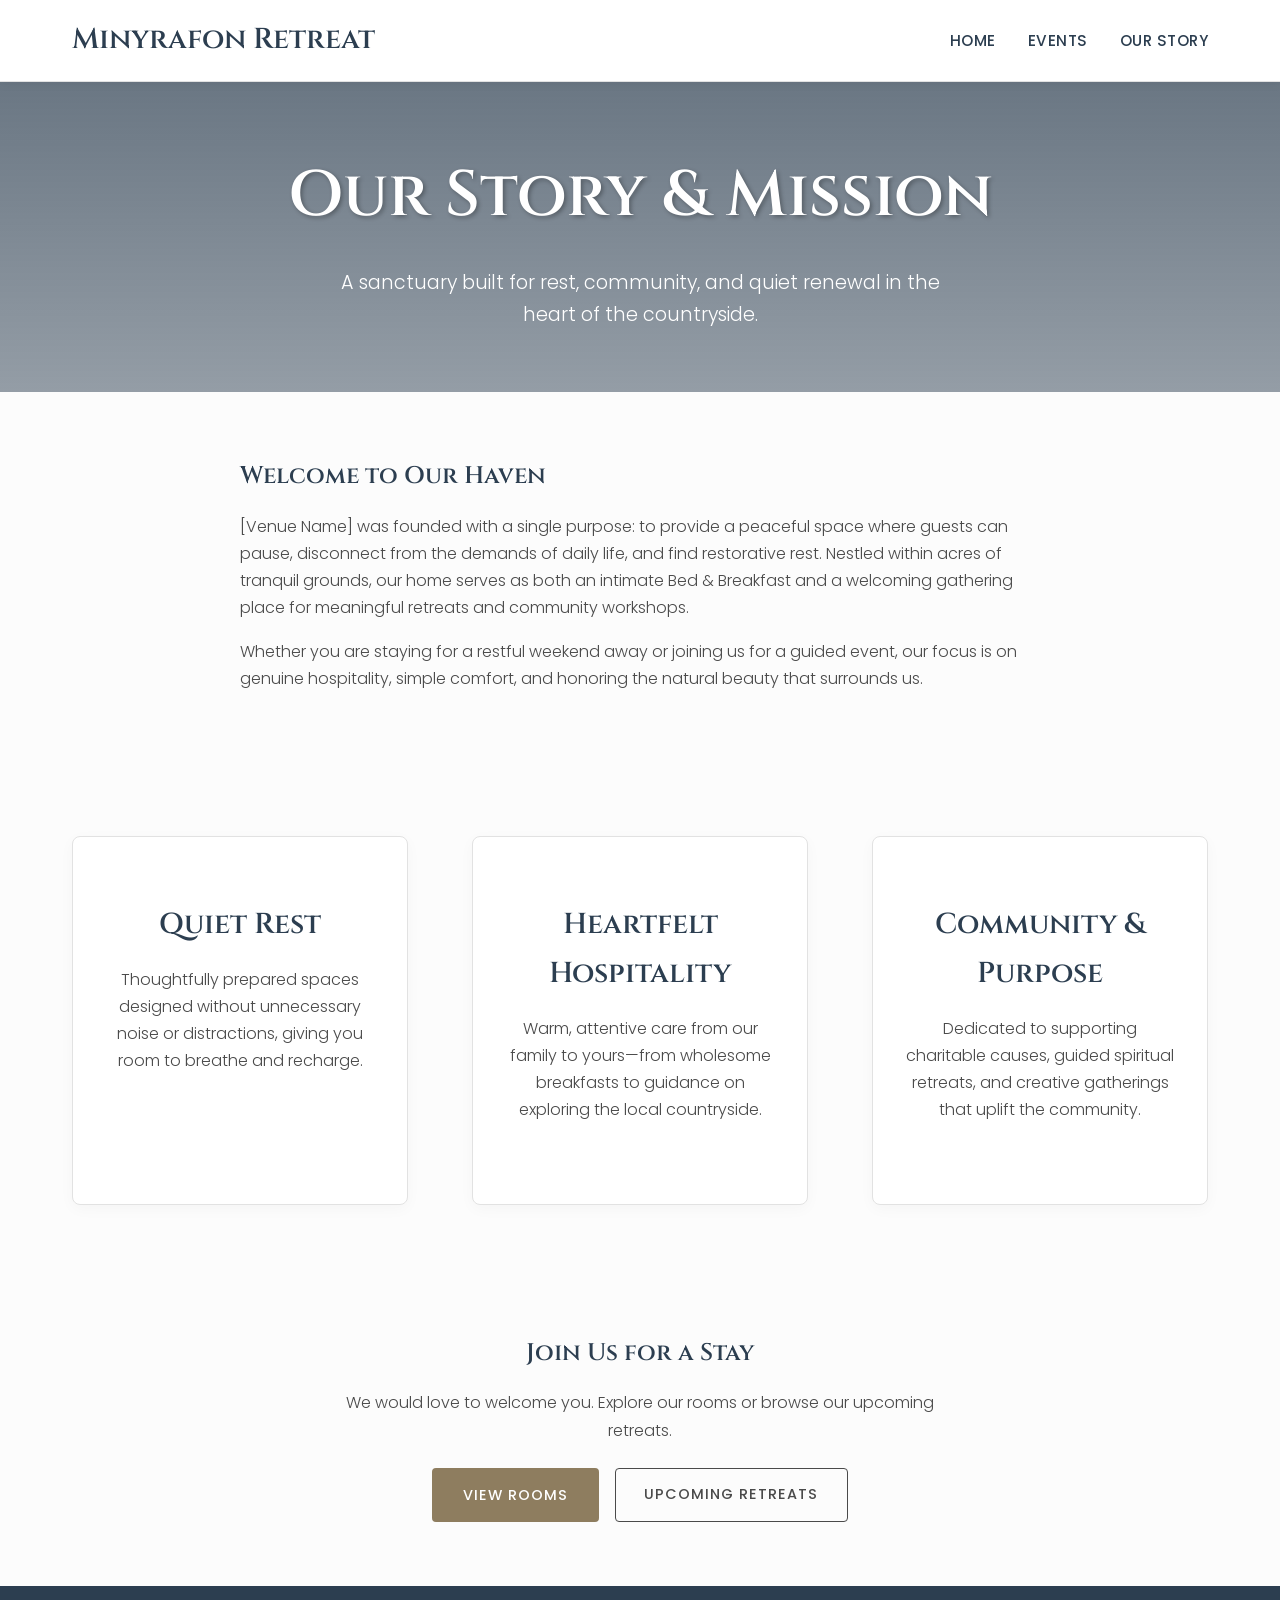
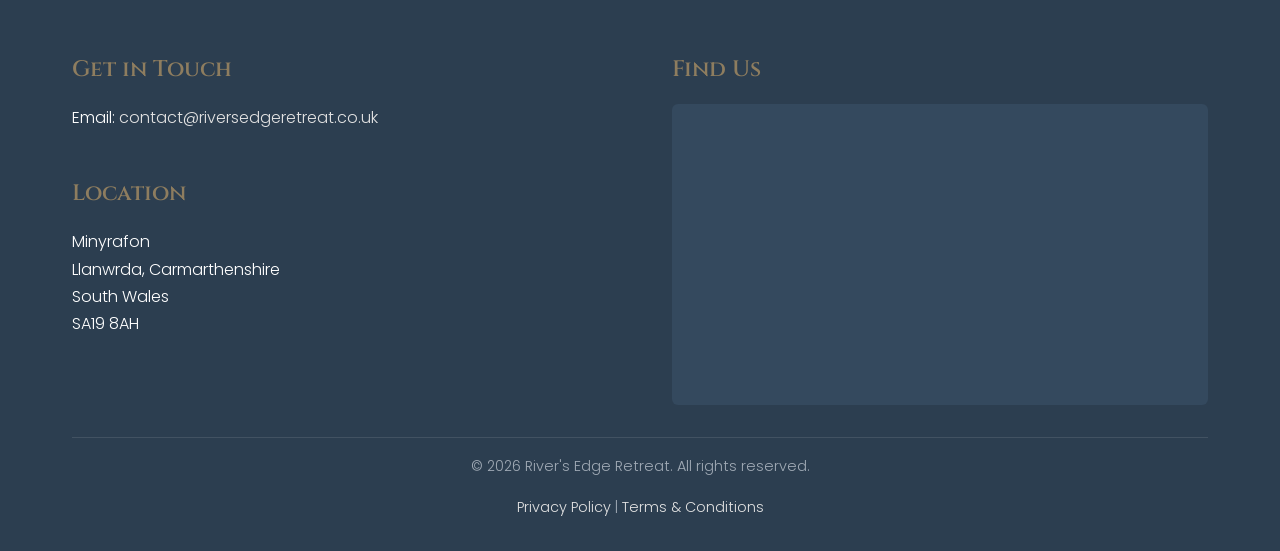
==== commit 5fd8f64b: "Updated to Minyrafon" ====
--- a/about-us/index.html
+++ b/about-us/index.html
@@ -4,7 +4,7 @@
     <meta charset="UTF-8">
     <meta name="viewport" content="width=device-width, initial-scale=1.0">
     <meta name="description" content="River's Edge Retreat in Minyrafon, Llanwrda. A beautifully restored rustic B&B and bespoke event venue nestled in the Welsh countryside.">
-    <title>River's Edge Retreat | About Us</title>
+    <title>Minyrafon Retreat | About Us</title>
     
     <!-- Google Fonts: Playfair Display for headings, Poppins for body text -->
     <link rel="preconnect" href="https://fonts.googleapis.com">
@@ -28,11 +28,10 @@
     <!-- Shared Header -->
     <header class="site-header">
         <div class="container nav-container">
-            <a href="/" class="logo">River's Edge Retreat</a>
+            <a href="/" class="logo">Minyrafon Retreat</a>
             <nav>
                 <ul class="nav-links">
                     <li><a href="/">Home</a></li>
-                    <li><a href="/bnb/">B&B</a></li>
                     <li><a href="/events/">Events</a></li>
                     <li><a href="/about-us/">Our Story</a></li>
                 </ul>
--- a/css/style.css
+++ b/css/style.css
@@ -285,6 +285,8 @@
    Responsive adjustments
    ========================================================================== */
 @media (max-width: 768px) {
+
+
   .nav-container {
     flex-direction: column;
     align-items: center;
@@ -292,6 +294,13 @@
     gap: var(--spacing-sm);
   }
   
+  .logo {
+    font-size: 1.5rem; /* Reduces size so it fits on a single line */
+    letter-spacing: 0.5px; /* Slightly tighter spacing for mobile */
+    white-space: nowrap; /* Prevents "RETREAT" from breaking onto a second line */
+    display: block;
+    width: 100%;
+  }
   .nav-links {
     display: flex;
     flex-direction: row;
@@ -313,7 +322,7 @@
   }
   
   .hero h1 {
-    font-size: 2.2rem;
+    font-size: 2rem;
   }
   
   .footer-grid {
@@ -329,4 +338,5 @@
   .btn-outline {
     margin-left: 0;
   }
+
 }
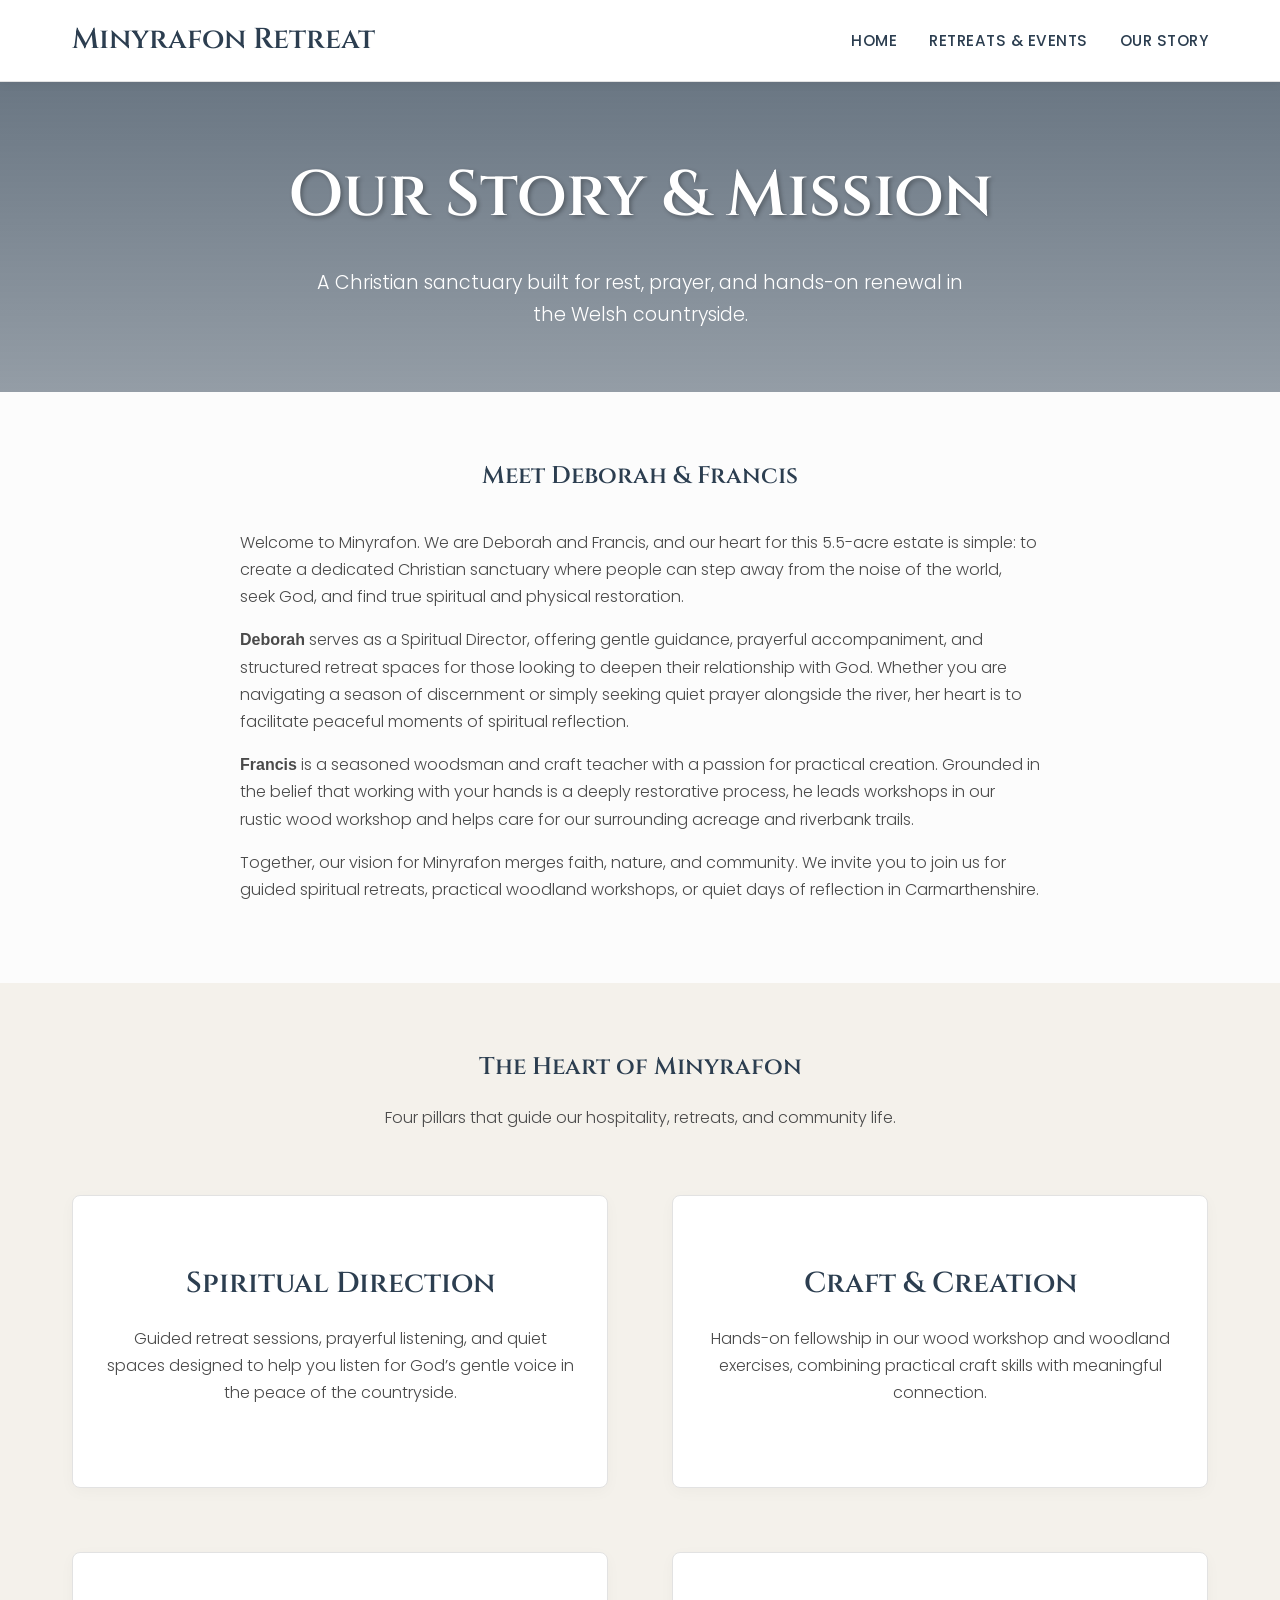
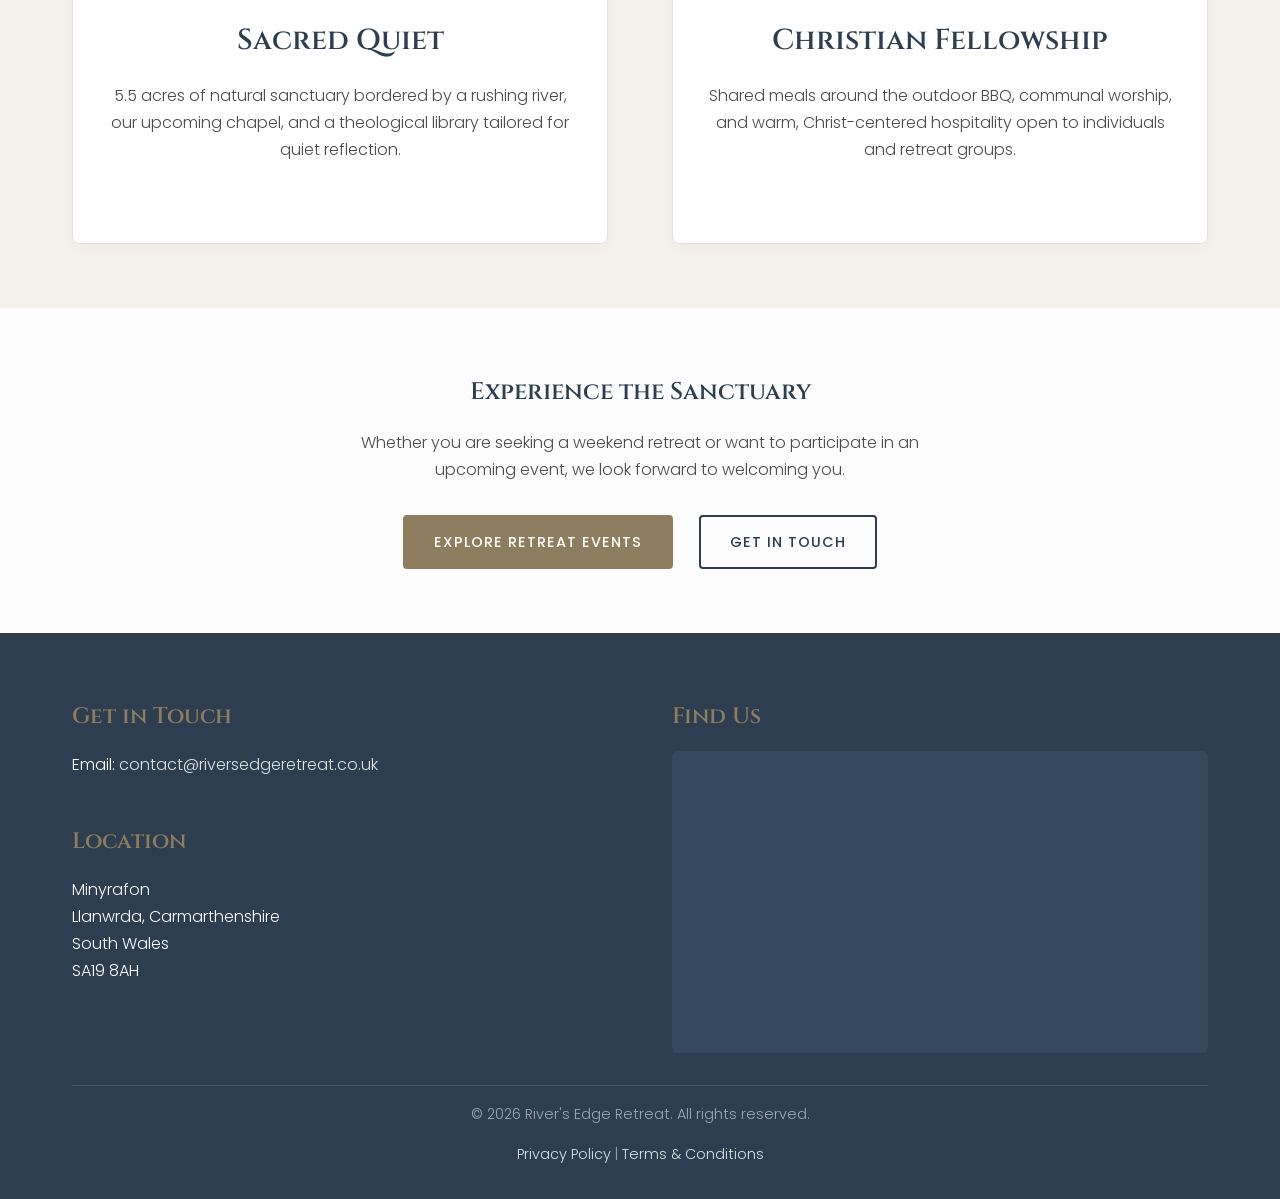
==== commit ba5e3b85: "update menu / about us" ====
--- a/about-us/index.html
+++ b/about-us/index.html
@@ -32,7 +32,7 @@
             <nav>
                 <ul class="nav-links">
                     <li><a href="/">Home</a></li>
-                    <li><a href="/events/">Events</a></li>
+                    <li><a href="/events/">Retreats & Events</a></li>
                     <li><a href="/about-us/">Our Story</a></li>
                 </ul>
             </nav>
@@ -43,9 +43,8 @@
         <!-- Page Banner / Header -->
         <section class="hero" style="padding: 60px 0;">
             <div class="container text-center">
-                <!-- REPLACE: Update headline -->
                 <h1>Our Story & Mission</h1>
-                <p style="max-width: 650px; margin: 0 auto;">A sanctuary built for rest, community, and quiet renewal in the heart of the countryside.</p>
+                <p style="max-width: 650px; margin: 0 auto;">A Christian sanctuary built for rest, prayer, and hands-on renewal in the Welsh countryside.</p>
             </div>
         </section>
 
@@ -53,36 +52,54 @@
         <section class="section">
             <div class="container">
                 <div style="max-width: 800px; margin: 0 auto;">
-                    <h2>Welcome to Our Haven</h2>
+                    <h2 class="text-center" style="margin-bottom: var(--spacing-lg);">Meet Deborah & Francis</h2>
                     <p>
-                        <!-- REPLACE: Add your story/vision -->
-                        [Venue Name] was founded with a single purpose: to provide a peaceful space where guests can pause, disconnect from the demands of daily life, and find restorative rest. Nestled within acres of tranquil grounds, our home serves as both an intimate Bed & Breakfast and a welcoming gathering place for meaningful retreats and community workshops.
+                        Welcome to Minyrafon. We are Deborah and Francis, and our heart for this 5.5-acre estate is simple: to create a dedicated Christian sanctuary where people can step away from the noise of the world, seek God, and find true spiritual and physical restoration.
                     </p>
                     <p>
-                        Whether you are staying for a restful weekend away or joining us for a guided event, our focus is on genuine hospitality, simple comfort, and honoring the natural beauty that surrounds us.
+                        <strong>Deborah</strong> serves as a Spiritual Director, offering gentle guidance, prayerful accompaniment, and structured retreat spaces for those looking to deepen their relationship with God. Whether you are navigating a season of discernment or simply seeking quiet prayer alongside the river, her heart is to facilitate peaceful moments of spiritual reflection.
+                    </p>
+                    <p>
+                        <strong>Francis</strong> is a seasoned woodsman and craft teacher with a passion for practical creation. Grounded in the belief that working with your hands is a deeply restorative process, he leads workshops in our rustic wood workshop and helps care for our surrounding acreage and riverbank trails.
+                    </p>
+                    <p>
+                        Together, our vision for Minyrafon merges faith, nature, and community. We invite you to join us for guided spiritual retreats, practical woodland workshops, or quiet days of reflection in Carmarthenshire.
                     </p>
                 </div>
             </div>
         </section>
 
-        <!-- Values / Features Grid -->
-        <section class="section" style="background-color: var(--color-bg);">
+        <!-- Values / Core Pillars Grid (2x2 Desktop Layout) -->
+        <section class="section" style="background-color: var(--color-bg-alt);">
             <div class="container">
+                <div class="text-center" style="margin-bottom: var(--spacing-xl);">
+                    <h2>The Heart of Minyrafon</h2>
+                    <p style="max-width: 600px; margin: 0 auto;">Four pillars that guide our hospitality, retreats, and community life.</p>
+                </div>
+
                 <div class="grid">
-                    <!-- Value 1 -->
+                    <!-- Pillar 1 -->
                     <div class="card">
-                        <h3>Quiet Rest</h3>
-                        <p>Thoughtfully prepared spaces designed without unnecessary noise or distractions, giving you room to breathe and recharge.</p>
+                        <h3>Spiritual Direction</h3>
+                        <p>Guided retreat sessions, prayerful listening, and quiet spaces designed to help you listen for God’s gentle voice in the peace of the countryside.</p>
                     </div>
-                    <!-- Value 2 -->
+
+                    <!-- Pillar 2 -->
                     <div class="card">
-                        <h3>Heartfelt Hospitality</h3>
-                        <p>Warm, attentive care from our family to yours—from wholesome breakfasts to guidance on exploring the local countryside.</p>
+                        <h3>Craft & Creation</h3>
+                        <p>Hands-on fellowship in our wood workshop and woodland exercises, combining practical craft skills with meaningful connection.</p>
                     </div>
-                    <!-- Value 3 -->
+
+                    <!-- Pillar 3 -->
                     <div class="card">
-                        <h3>Community & Purpose</h3>
-                        <p>Dedicated to supporting charitable causes, guided spiritual retreats, and creative gatherings that uplift the community.</p>
+                        <h3>Sacred Quiet</h3>
+                        <p>5.5 acres of natural sanctuary bordered by a rushing river, our upcoming chapel, and a theological library tailored for quiet reflection.</p>
+                    </div>
+
+                    <!-- Pillar 4 -->
+                    <div class="card">
+                        <h3>Christian Fellowship</h3>
+                        <p>Shared meals around the outdoor BBQ, communal worship, and warm, Christ-centered hospitality open to individuals and retreat groups.</p>
                     </div>
                 </div>
             </div>
@@ -91,11 +108,11 @@
         <!-- Call to Action Banner -->
         <section class="section text-center">
             <div class="container">
-                <h2>Join Us for a Stay</h2>
-                <p style="max-width: 600px; margin: 0 auto 24px;">We would love to welcome you. Explore our rooms or browse our upcoming retreats.</p>
+                <h2>Experience the Sanctuary</h2>
+                <p style="max-width: 600px; margin: 0 auto var(--spacing-lg);">Whether you are seeking a weekend retreat or want to participate in an upcoming event, we look forward to welcoming you.</p>
                 <div style="display: flex; gap: 16px; justify-content: center; flex-wrap: wrap;">
-                    <a href="/bnb/" class="btn">View Rooms</a>
-                    <a href="/events/" class="btn" style="background-color: transparent; border: 1px solid currentColor; color: inherit;">Upcoming Retreats</a>
+                    <a href="/events/" class="btn">Explore Retreat Events</a>
+                    <a href="mailto:contact@riversedgeretreat.co.uk" class="btn btn-outline" style="color: var(--color-primary); border-color: var(--color-primary);">Get in Touch</a>
                 </div>
             </div>
         </section>
--- a/css/style.css
+++ b/css/style.css
@@ -197,7 +197,8 @@
      ========================================================================== */
   .grid {
     display: grid;
-    grid-template-columns: repeat(auto-fit, minmax(320px, 1fr));
+    /* Fixed 2 columns for desktop to prevent asymmetrical 3-on-top layout */
+    grid-template-columns: repeat(2, 1fr);
     gap: var(--spacing-xl);
   }
   
@@ -324,6 +325,11 @@
   .hero h1 {
     font-size: 2rem;
   }
+  .grid {
+    /* Stack into a single column on smaller screens */
+    grid-template-columns: 1fr;
+    gap: var(--spacing-lg);
+  }
   
   .footer-grid {
     grid-template-columns: 1fr;
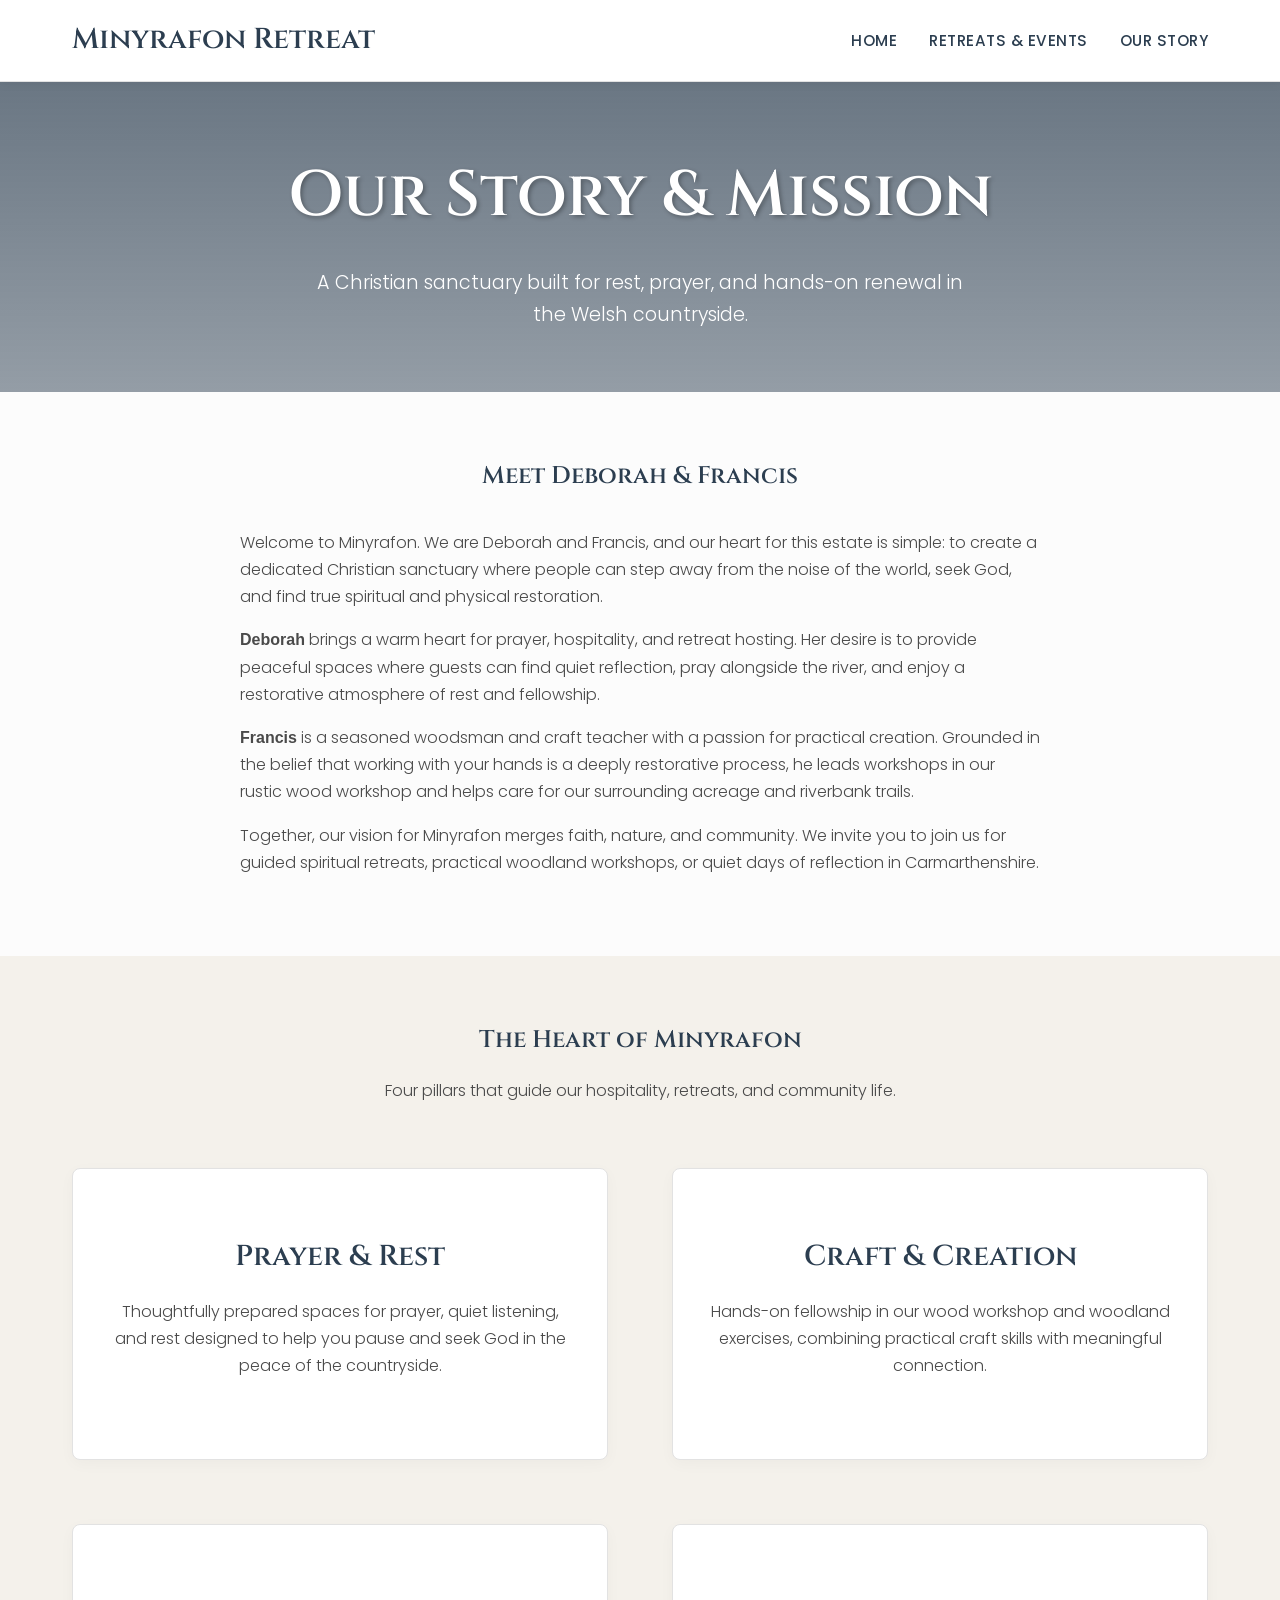
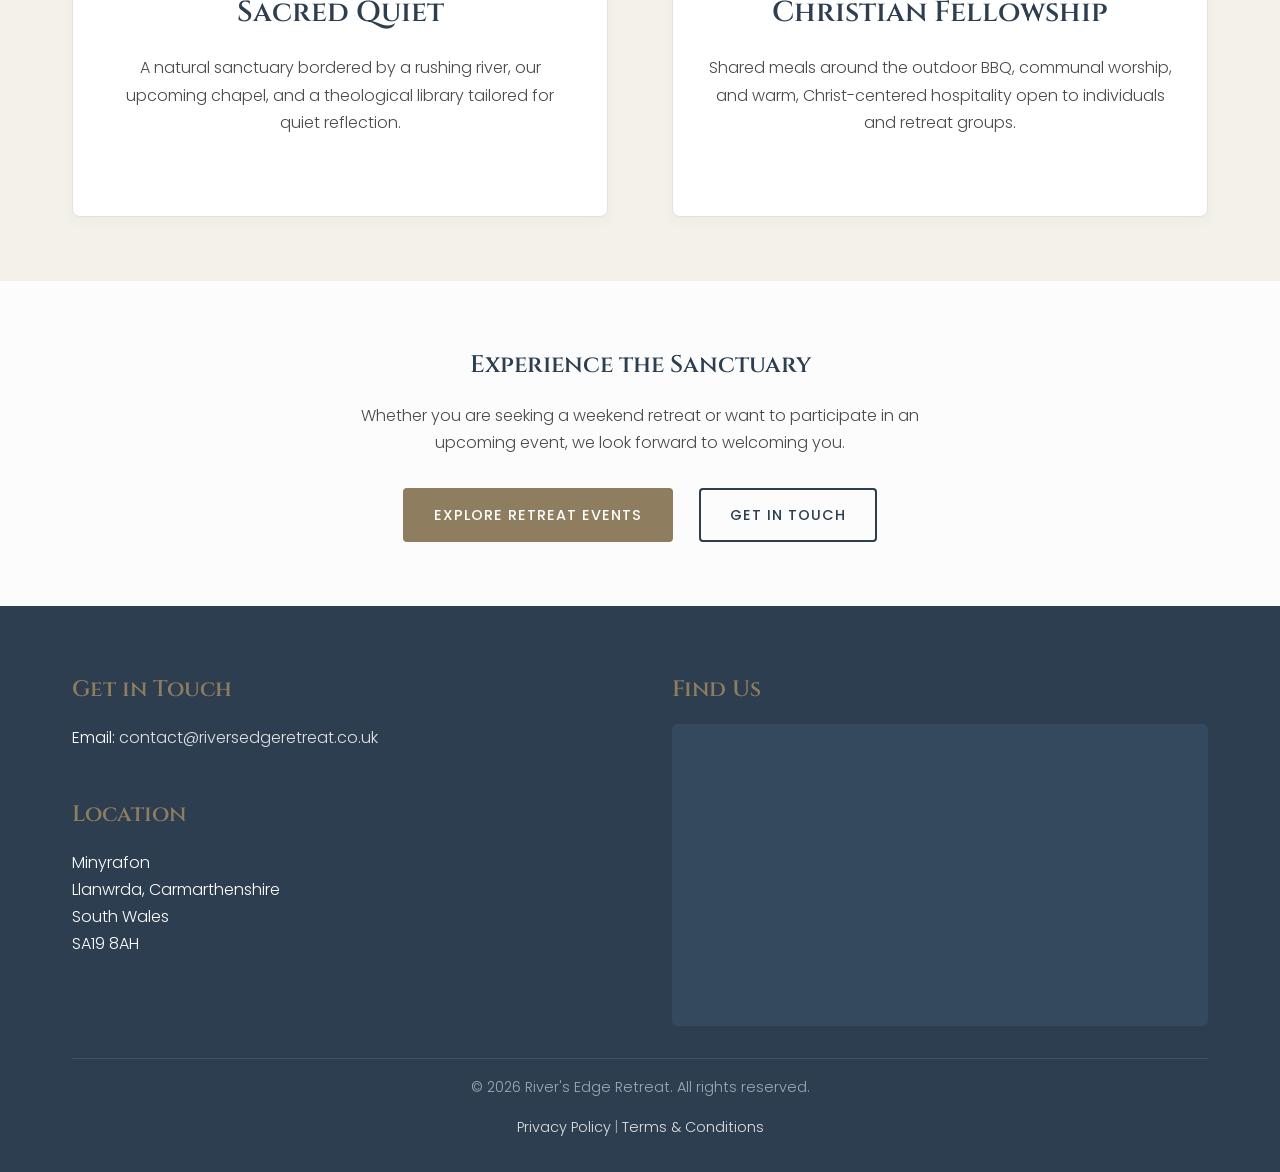
==== commit e3de2a10: "Removed Spiritual Directorship" ====
--- a/about-us/index.html
+++ b/about-us/index.html
@@ -48,16 +48,16 @@
             </div>
         </section>
 
-        <!-- Main Narrative Section -->
+ <!-- Main Narrative Section -->
         <section class="section">
             <div class="container">
                 <div style="max-width: 800px; margin: 0 auto;">
                     <h2 class="text-center" style="margin-bottom: var(--spacing-lg);">Meet Deborah & Francis</h2>
                     <p>
-                        Welcome to Minyrafon. We are Deborah and Francis, and our heart for this 5.5-acre estate is simple: to create a dedicated Christian sanctuary where people can step away from the noise of the world, seek God, and find true spiritual and physical restoration.
+                        Welcome to Minyrafon. We are Deborah and Francis, and our heart for this estate is simple: to create a dedicated Christian sanctuary where people can step away from the noise of the world, seek God, and find true spiritual and physical restoration.
                     </p>
                     <p>
-                        <strong>Deborah</strong> serves as a Spiritual Director, offering gentle guidance, prayerful accompaniment, and structured retreat spaces for those looking to deepen their relationship with God. Whether you are navigating a season of discernment or simply seeking quiet prayer alongside the river, her heart is to facilitate peaceful moments of spiritual reflection.
+                        <strong>Deborah</strong> brings a warm heart for prayer, hospitality, and retreat hosting. Her desire is to provide peaceful spaces where guests can find quiet reflection, pray alongside the river, and enjoy a restorative atmosphere of rest and fellowship.
                     </p>
                     <p>
                         <strong>Francis</strong> is a seasoned woodsman and craft teacher with a passion for practical creation. Grounded in the belief that working with your hands is a deeply restorative process, he leads workshops in our rustic wood workshop and helps care for our surrounding acreage and riverbank trails.
@@ -78,10 +78,10 @@
                 </div>
 
                 <div class="grid">
-                    <!-- Pillar 1 -->
+                    <!-- Pillar 1 (Updated) -->
                     <div class="card">
-                        <h3>Spiritual Direction</h3>
-                        <p>Guided retreat sessions, prayerful listening, and quiet spaces designed to help you listen for God’s gentle voice in the peace of the countryside.</p>
+                        <h3>Prayer & Rest</h3>
+                        <p>Thoughtfully prepared spaces for prayer, quiet listening, and rest designed to help you pause and seek God in the peace of the countryside.</p>
                     </div>
 
                     <!-- Pillar 2 -->
@@ -93,7 +93,7 @@
                     <!-- Pillar 3 -->
                     <div class="card">
                         <h3>Sacred Quiet</h3>
-                        <p>5.5 acres of natural sanctuary bordered by a rushing river, our upcoming chapel, and a theological library tailored for quiet reflection.</p>
+                        <p>A natural sanctuary bordered by a rushing river, our upcoming chapel, and a theological library tailored for quiet reflection.</p>
                     </div>
 
                     <!-- Pillar 4 -->
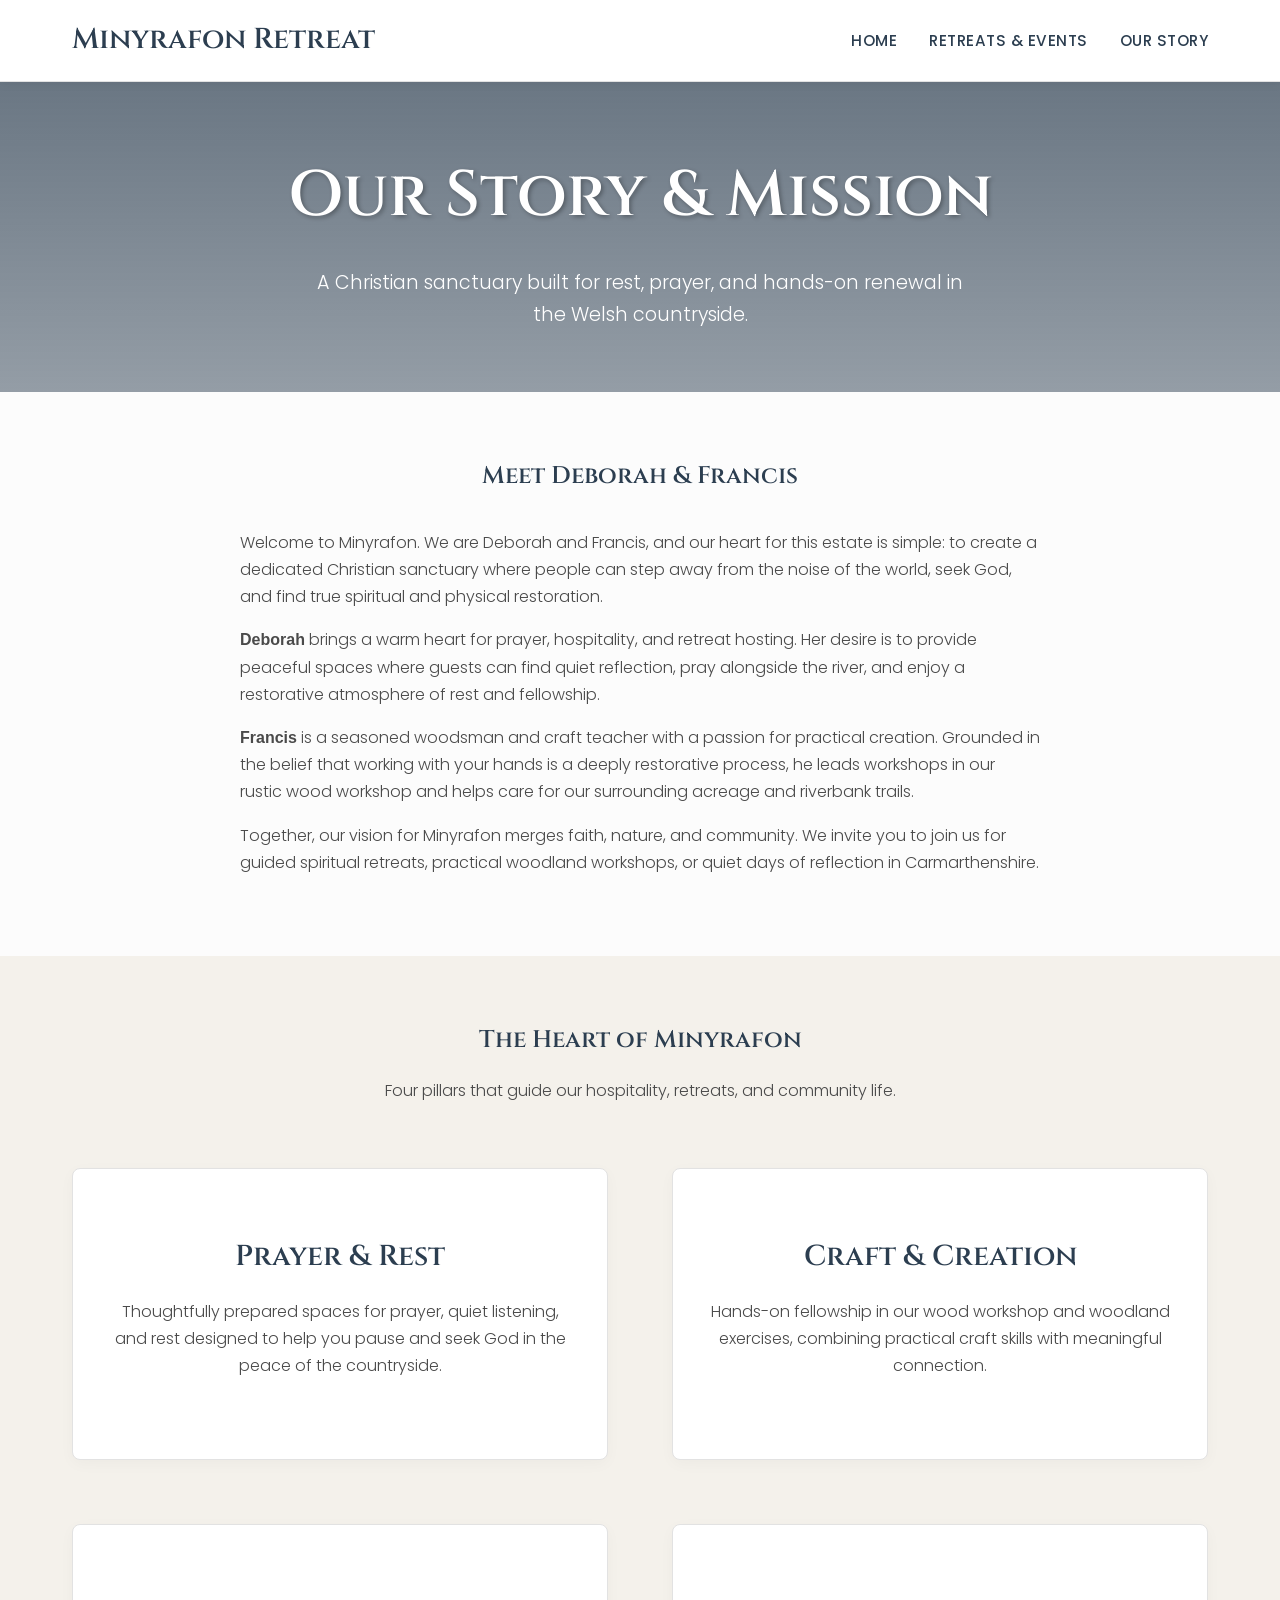
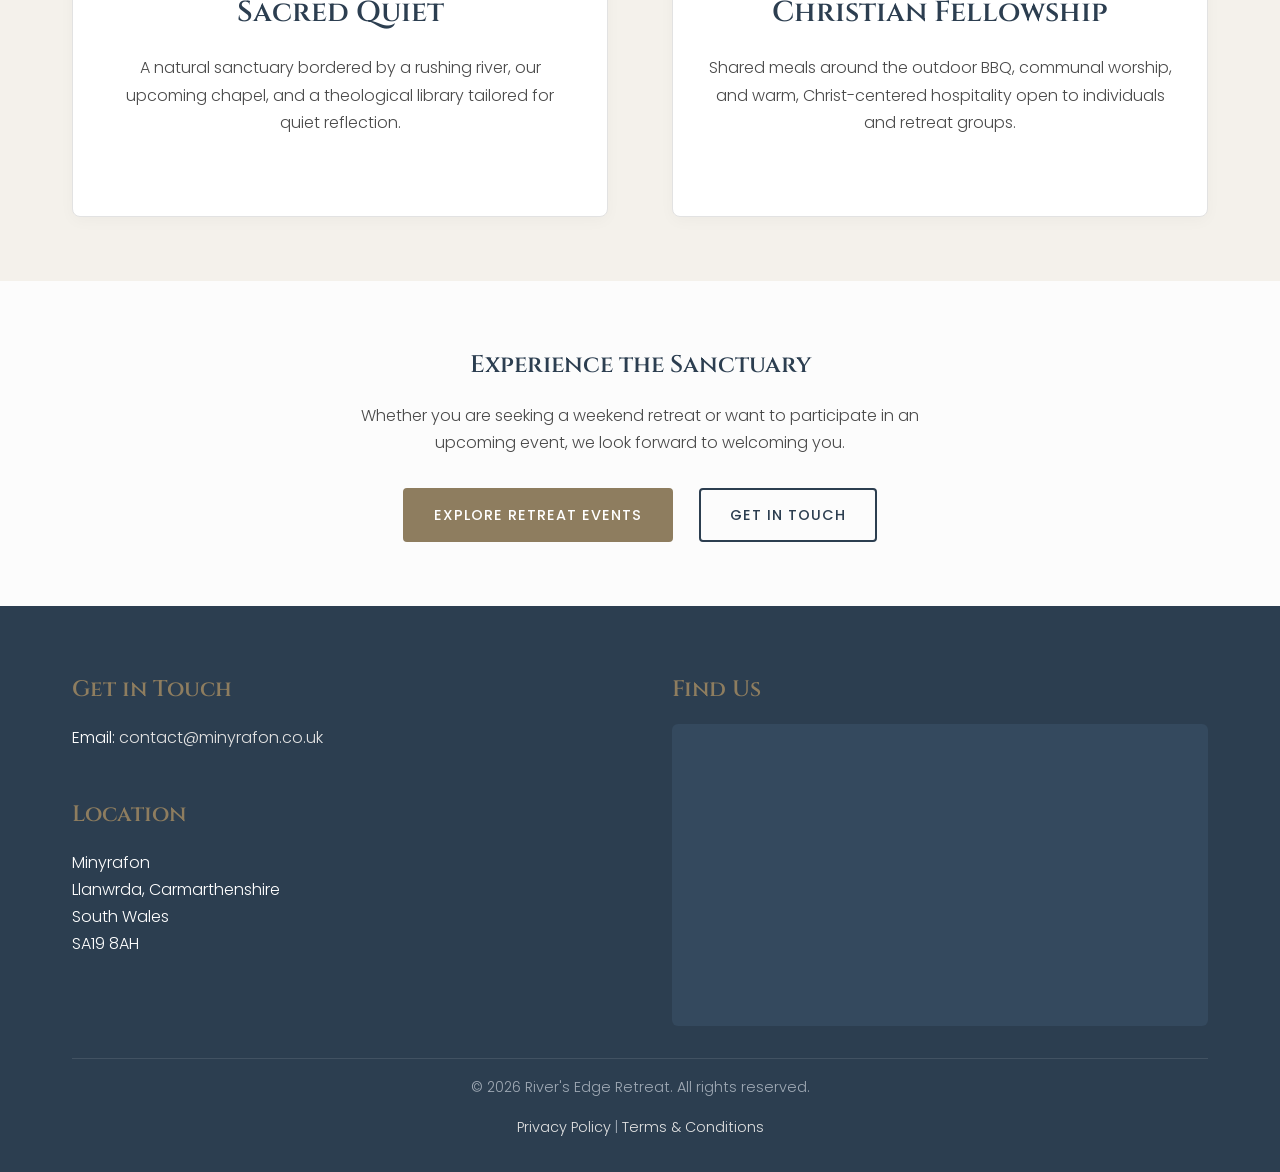
==== commit 828769a6: "Update index.html" ====
--- a/about-us/index.html
+++ b/about-us/index.html
@@ -125,7 +125,7 @@
                 <!-- Contact & Links -->
                 <div>
                     <h3 class="footer-title">Get in Touch</h3>
-                    <p>Email: <a href="mailto:contact@riversedgeretreat.co.uk">contact@riversedgeretreat.co.uk</a></p>
+                    <p>Email: <a href="mailto:contact@minyrafon.co.uk">contact@minyrafon.co.uk</a></p>
                     
                     <br>
                     <h3 class="footer-title">Location</h3>
